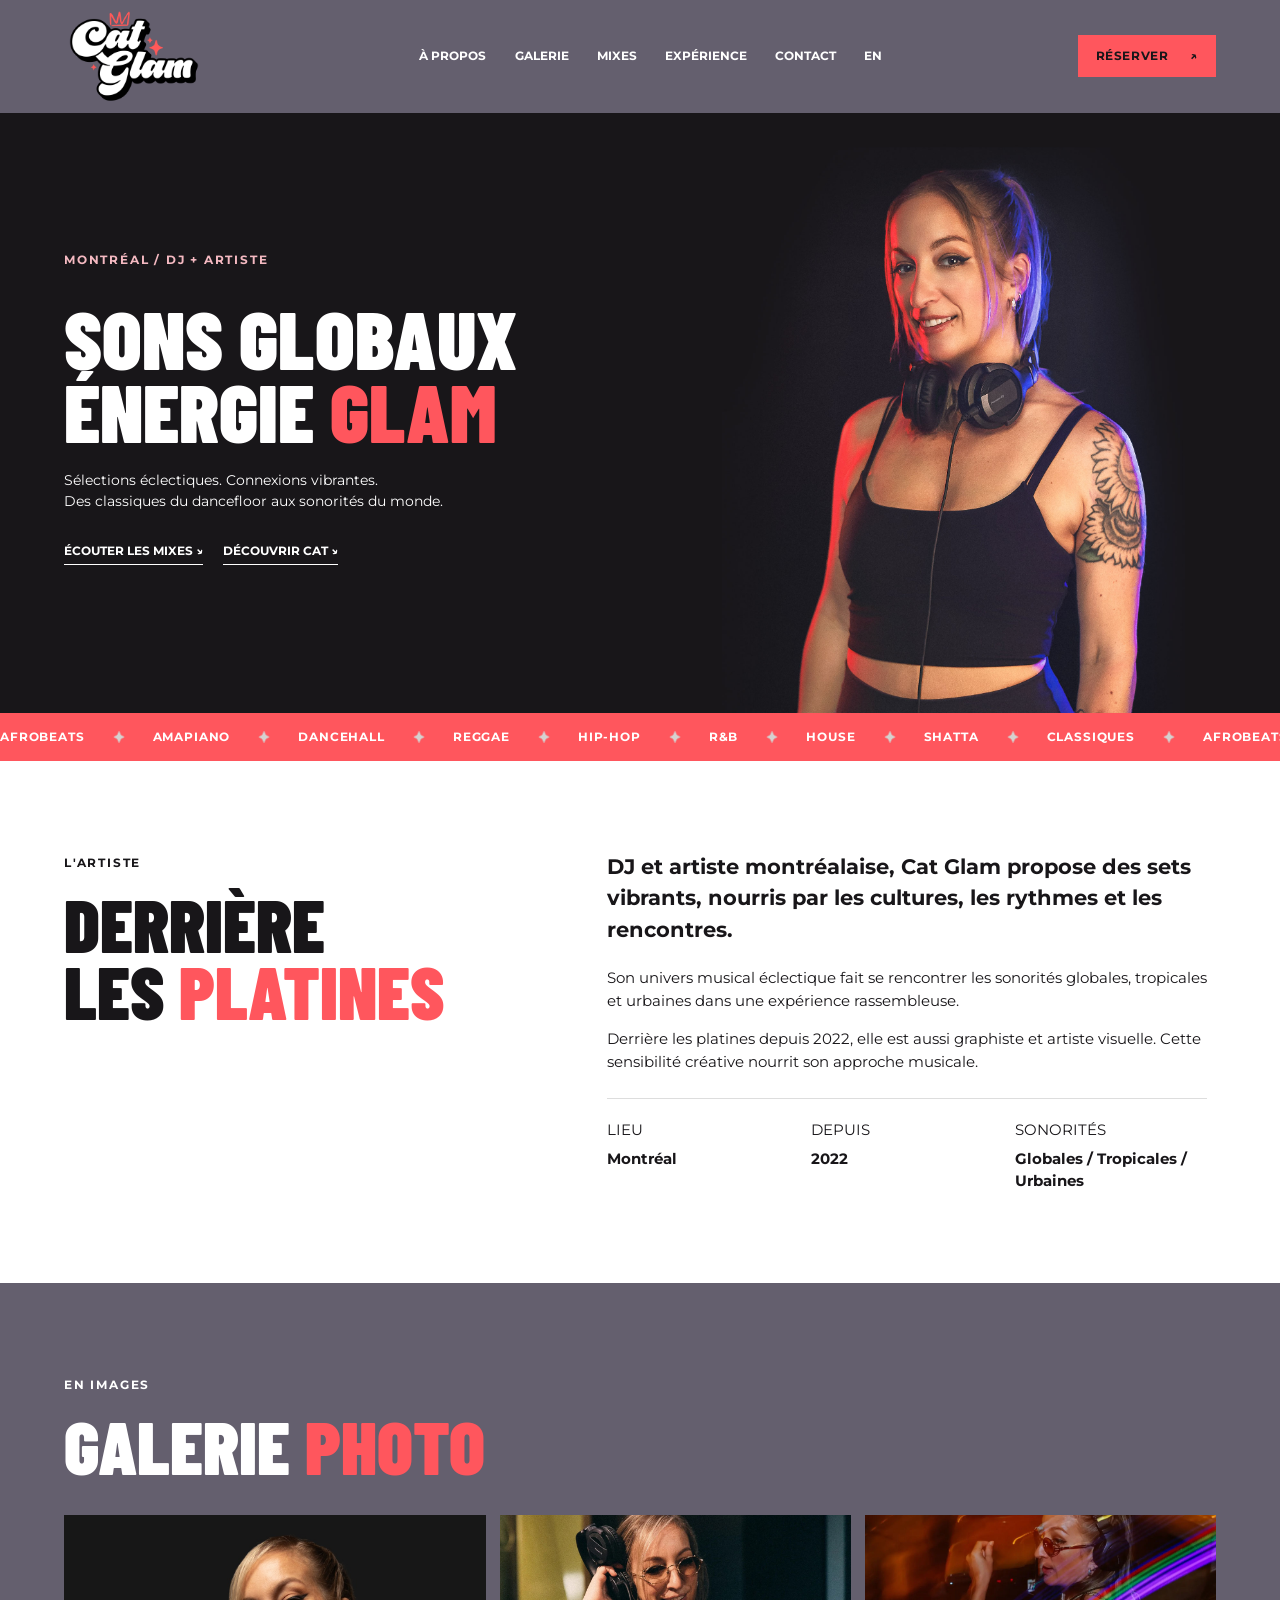
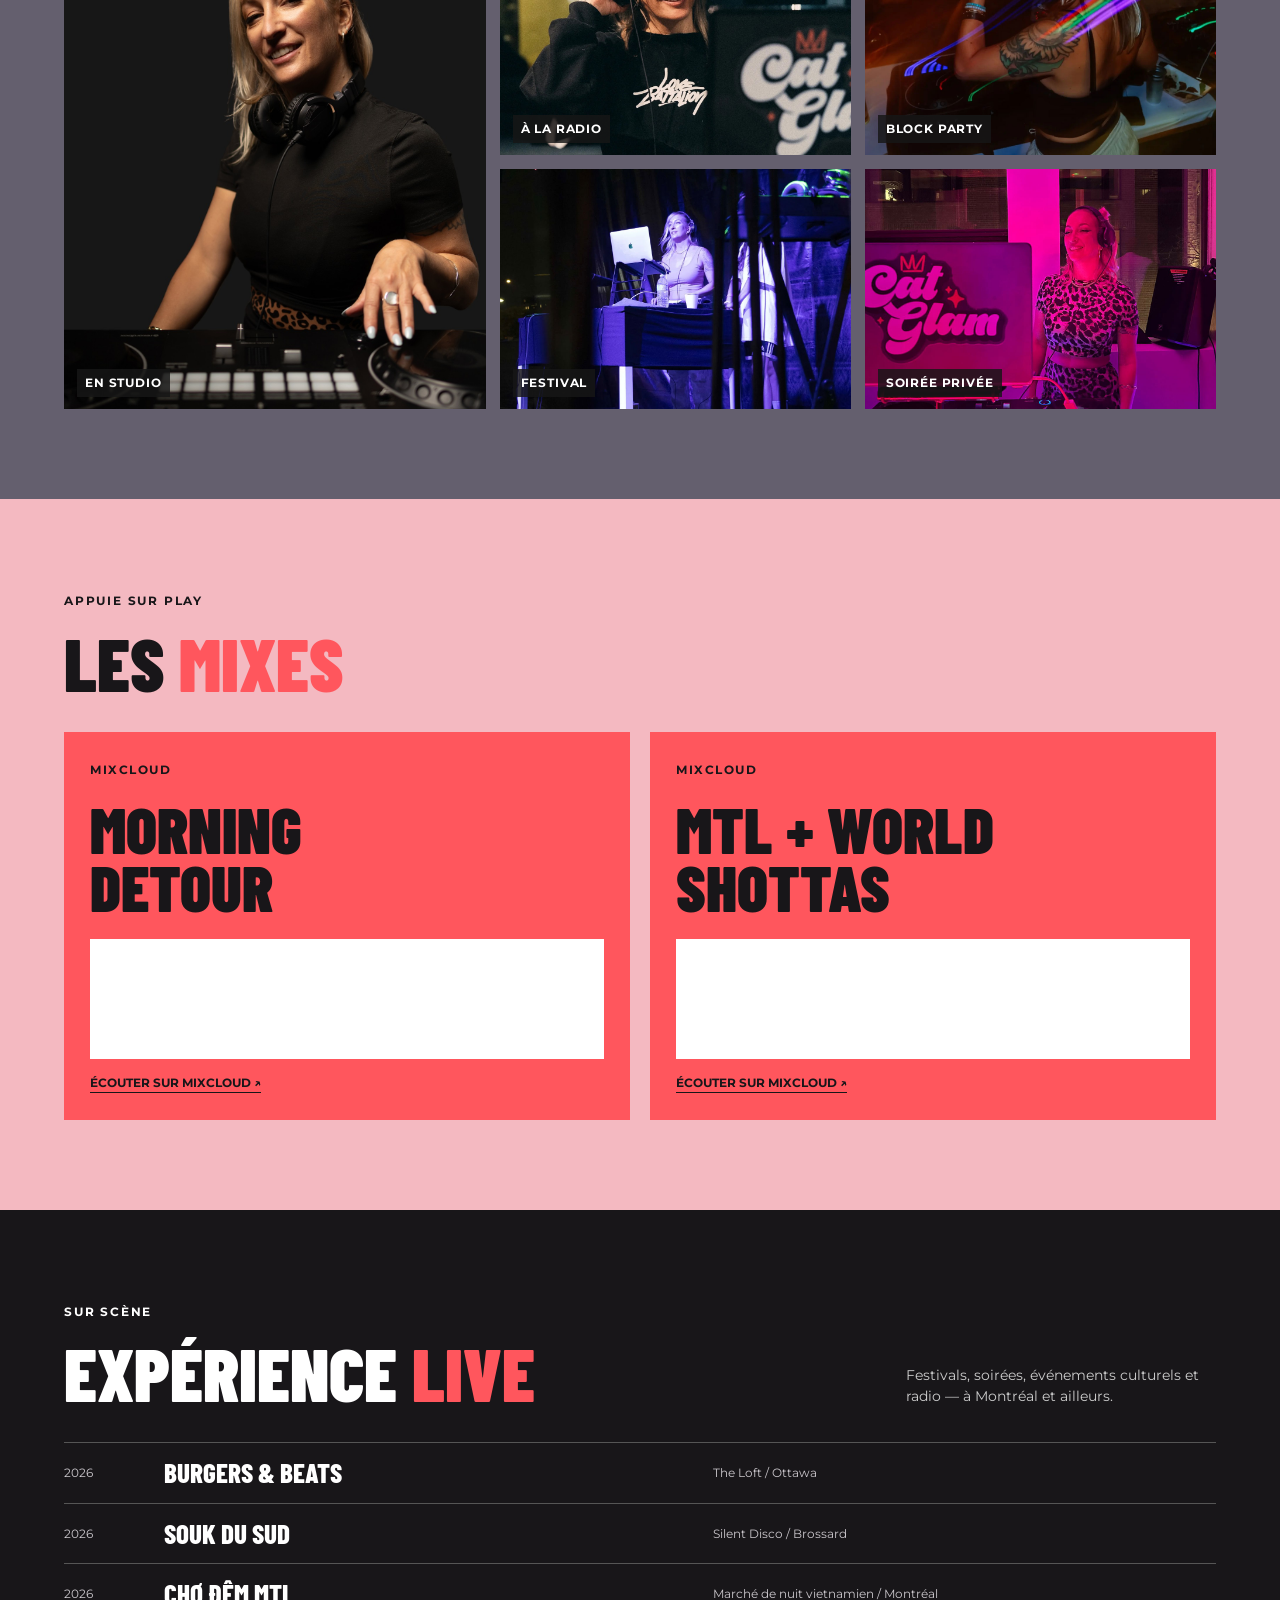
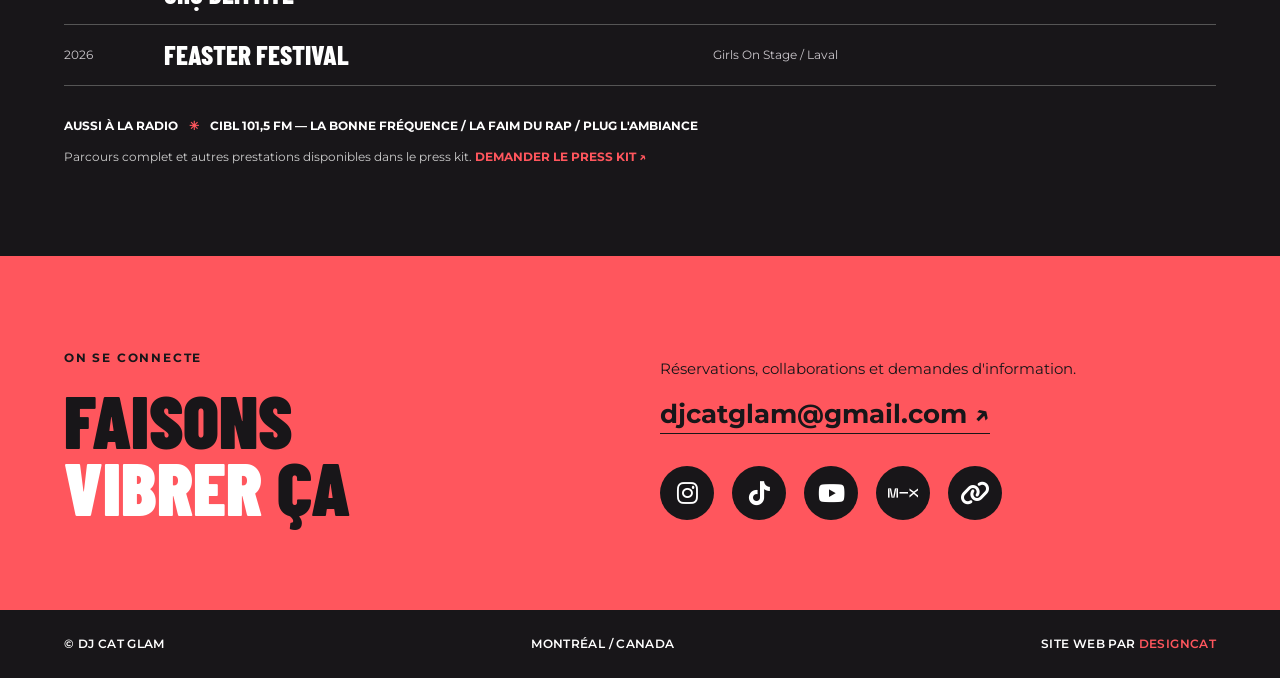
==== fr/index.html @ 3dfe23ed "fr" ====
<!doctype html>
<html lang="fr">
<head>
  <meta charset="utf-8">
  <meta name="viewport" content="width=device-width, initial-scale=1">
  <meta name="theme-color" content="#181619">
  <meta name="description" content="DJ Cat Glam — DJ et artiste montréalaise. Sonorités globales, tropicales et urbaines. Mixes, prestations et réservations.">
  <title>DJ Cat Glam — DJ et artiste montréalaise</title>
  <link rel="icon" type="image/png" href="../images/favicon.png">
  <link rel="alternate" hreflang="en" href="../">
  <link rel="alternate" hreflang="fr" href="./">
  <link rel="preconnect" href="https://fonts.googleapis.com">
  <link rel="preconnect" href="https://fonts.gstatic.com" crossorigin>
  <link href="https://fonts.googleapis.com/css2?family=Barlow+Condensed:wght@600;700;800;900&family=Montserrat:wght@400;500;600;700&display=swap" rel="stylesheet">
  <link rel="stylesheet" href="https://cdnjs.cloudflare.com/ajax/libs/font-awesome/6.7.2/css/all.min.css">
  <link rel="stylesheet" href="../style.css">
</head>
<body>
  <header class="header">
    <a href="#home" class="brand" aria-label="Cat Glam — accueil"><img src="../images/catglam-logo.png" alt="Cat Glam" width="1560" height="1080"></a>
    <nav aria-label="Navigation principale">
      <a href="#about">À PROPOS</a>
      <a href="#gallery">GALERIE</a>
      <a href="#mixes">MIXES</a>
      <a href="#experience">EXPÉRIENCE</a>
      <a href="#contact">CONTACT</a>
      <a href="../" aria-label="English version" lang="en">EN</a>
    </nav>
    <a class="nav-book" href="mailto:djcatglam@gmail.com?subject=R%C3%A9servation%20DJ">RÉSERVER <span aria-hidden="true">↗</span></a>
  </header>

  <main>
    <section id="home" class="hero" aria-labelledby="hero-title">
      <div class="hero-content wrap">
        <div class="hero-type">
          <div class="eyebrow">MONTRÉAL / DJ + ARTISTE</div>
          <h1 id="hero-title">SONS GLOBAUX<br>ÉNERGIE <em>GLAM</em></h1>
          <p>Sélections éclectiques. Connexions vibrantes.<br>Des classiques du dancefloor aux sonorités du monde.</p>
          <div class="hero-cta">
            <a class="text-link" href="#mixes">ÉCOUTER LES MIXES <span aria-hidden="true">↘</span></a>
            <a class="text-link" href="#about">DÉCOUVRIR CAT <span aria-hidden="true">↘</span></a>
          </div>
        </div>
        <div class="portrait-stage">
          <img src="../images/catglam-hero.jpg" alt="Portrait de DJ Cat Glam" width="1440" height="1760" fetchpriority="high">
        </div>
      </div>
    </section>

    <div class="marquee" aria-label="Genres musicaux : Afrobeats, Amapiano, Dancehall, Reggae, Hip-Hop, R&B, House, Shatta et classiques">
      <div class="marquee-track" aria-hidden="true">
        <div class="marquee-group">
          <span>AFROBEATS</span><img src="../images/star.png" alt="" class="star"><span>AMAPIANO</span><img src="../images/star.png" alt="" class="star"><span>DANCEHALL</span><img src="../images/star.png" alt="" class="star"><span>REGGAE</span><img src="../images/star.png" alt="" class="star"><span>HIP-HOP</span><img src="../images/star.png" alt="" class="star"><span>R&amp;B</span><img src="../images/star.png" alt="" class="star"><span>HOUSE</span><img src="../images/star.png" alt="" class="star"><span>SHATTA</span><img src="../images/star.png" alt="" class="star"><span>CLASSIQUES</span><img src="../images/star.png" alt="" class="star">
        </div>
        <div class="marquee-group">
          <span>AFROBEATS</span><img src="../images/star.png" alt="" class="star"><span>AMAPIANO</span><img src="../images/star.png" alt="" class="star"><span>DANCEHALL</span><img src="../images/star.png" alt="" class="star"><span>REGGAE</span><img src="../images/star.png" alt="" class="star"><span>HIP-HOP</span><img src="../images/star.png" alt="" class="star"><span>R&amp;B</span><img src="../images/star.png" alt="" class="star"><span>HOUSE</span><img src="../images/star.png" alt="" class="star"><span>SHATTA</span><img src="../images/star.png" alt="" class="star"><span>CLASSIQUES</span><img src="../images/star.png" alt="" class="star">
        </div>
      </div>
    </div>

    <section id="about" class="about section-pad">
      <div class="wrap about-grid">
        <div class="section-heading"><span class="eyebrow">L'ARTISTE</span><h2>DERRIÈRE<br>LES <em>PLATINES</em></h2></div>
        <div class="about-copy">
          <p class="lead">DJ et artiste montréalaise, Cat Glam propose des sets vibrants, nourris par les cultures, les rythmes et les rencontres.</p>
          <p>Son univers musical éclectique fait se rencontrer les sonorités globales, tropicales et urbaines dans une expérience rassembleuse.</p>
          <p>Derrière les platines depuis 2022, elle est aussi graphiste et artiste visuelle. Cette sensibilité créative nourrit son approche musicale.</p>
          <div class="facts">
            <div>LIEU<strong>Montréal</strong></div>
            <div>DEPUIS<strong>2022</strong></div>
            <div>SONORITÉS<strong>Globales / Tropicales / Urbaines</strong></div>
          </div>
        </div>
      </div>
    </section>

    <section id="gallery" class="gallery section-pad" aria-labelledby="gallery-heading">
      <div class="wrap">
        <div class="section-top"><div><span class="eyebrow">EN IMAGES</span><h2 id="gallery-heading">GALERIE <em>PHOTO</em></h2></div></div>
        <div class="gallery-grid">
          <a class="gallery-item gallery-feature" href="../images/studio-dj.jpg" target="_blank" rel="noopener" aria-label="Voir le portrait studio"><img src="../images/studio-dj.jpg" alt="Portrait studio de DJ Cat Glam" loading="lazy"><span>EN STUDIO</span></a>
          <a class="gallery-item" href="../images/press-2.jpg" target="_blank" rel="noopener" aria-label="Voir la photo radio"><img src="../images/press-2.jpg" alt="DJ Cat Glam en radio" loading="lazy"><span>À LA RADIO</span></a>
          <a class="gallery-item" href="../images/press-1.jpg" target="_blank" rel="noopener" aria-label="Voir la photo de soirée"><img src="../images/press-1.jpg" alt="DJ Cat Glam à Da Brown Get Down" loading="lazy"><span>BLOCK PARTY</span></a>
          <a class="gallery-item" href="../images/press-3.jpg" target="_blank" rel="noopener" aria-label="Voir la photo du festival"><img src="../images/press-3.jpg" alt="DJ Cat Glam au Festi-Gourmet" loading="lazy"><span>FESTIVAL</span></a>
          <a class="gallery-item" href="../images/press-4.jpg" target="_blank" rel="noopener" aria-label="Voir la photo de soirée privée"><img src="../images/press-4.jpg" alt="DJ Cat Glam à Lover's Land" loading="lazy"><span>SOIRÉE PRIVÉE</span></a>
        </div>
      </div>
    </section>

    <section id="mixes" class="mixes section-pad">
      <div class="wrap">
        <div class="section-top"><div><span class="eyebrow">APPUIE SUR PLAY</span><h2>LES <em>MIXES</em></h2></div></div>
        <div class="mix-grid">
          <article class="mix-card">
            <span class="mix-number">MIXCLOUD</span><h3>MORNING<br>DETOUR</h3>
            <iframe title="Morning Detour Mixtape sur Mixcloud" loading="lazy" width="100%" height="120" src="https://www.mixcloud.com/widget/iframe/?hide_cover=1&amp;light=1&amp;feed=%2Fdjcatglam%2Fmorning-detour-mixtape%2F" allow="encrypted-media; fullscreen"></iframe>
            <a href="https://www.mixcloud.com/djcatglam/morning-detour-mixtape/" target="_blank" rel="noopener noreferrer">ÉCOUTER SUR MIXCLOUD ↗</a>
          </article>
          <article class="mix-card">
            <span class="mix-number">MIXCLOUD</span><h3>MTL + WORLD<br>SHOTTAS</h3>
            <iframe title="MTL World Shottas sur Mixcloud" loading="lazy" width="100%" height="120" src="https://www.mixcloud.com/widget/iframe/?hide_cover=1&amp;light=1&amp;feed=%2Fdjcatglam%2Fmtl-world-shottas%2F" allow="encrypted-media; fullscreen"></iframe>
            <a href="https://www.mixcloud.com/djcatglam/mtl-world-shottas/" target="_blank" rel="noopener noreferrer">ÉCOUTER SUR MIXCLOUD ↗</a>
          </article>
        </div>
      </div>
    </section>

    <section id="experience" class="experience section-pad">
      <div class="wrap">
        <div class="section-top"><div><span class="eyebrow">SUR SCÈNE</span><h2>EXPÉRIENCE <em>LIVE</em></h2></div><p>Festivals, soirées, événements culturels et radio — à Montréal et ailleurs.</p></div>
        <div class="gig-list">
          <div class="gig"><span>2026</span><strong>BURGERS &amp; BEATS</strong><span>The Loft / Ottawa</span></div>
          <div class="gig"><span>2026</span><strong>SOUK DU SUD</strong><span>Silent Disco / Brossard</span></div>
          <div class="gig"><span>2026</span><strong>CHỢ ĐÊM MTL</strong><span>Marché de nuit vietnamien / Montréal</span></div>
          <div class="gig"><span>2026</span><strong>FEASTER FESTIVAL</strong><span>Girls On Stage / Laval</span></div>
        </div>
        <p class="radio-note">AUSSI À LA RADIO <span>✳</span> CIBL 101,5 FM — LA BONNE FRÉQUENCE / LA FAIM DU RAP / PLUG L'AMBIANCE</p>
        <p class="press-note">Parcours complet et autres prestations disponibles dans le press kit. <a href="mailto:djcatglam@gmail.com?subject=Press%20kit%20DJ%20Cat%20Glam">DEMANDER LE PRESS KIT ↗</a></p>
      </div>
    </section>

    <section id="contact" class="contact section-pad">
      <div class="wrap contact-grid">
        <div><span class="eyebrow">ON SE CONNECTE</span><h2>FAISONS<br><em>VIBRER</em> ÇA</h2></div>
        <div class="contact-detail">
          <p>Réservations, collaborations et demandes d'information.</p>
          <a class="mail" href="mailto:djcatglam@gmail.com">djcatglam@gmail.com ↗</a>
          <div class="socials" aria-label="Réseaux sociaux">
            <a href="https://www.instagram.com/djcatglam/" target="_blank" rel="noopener noreferrer" aria-label="Instagram"><i class="fa-brands fa-instagram" aria-hidden="true"></i></a>
            <a href="https://www.tiktok.com/@djcatglam" target="_blank" rel="noopener noreferrer" aria-label="TikTok"><i class="fa-brands fa-tiktok" aria-hidden="true"></i></a>
            <a href="https://www.youtube.com/@djcatglam" target="_blank" rel="noopener noreferrer" aria-label="YouTube"><i class="fa-brands fa-youtube" aria-hidden="true"></i></a>
            <a href="https://www.mixcloud.com/djcatglam/" target="_blank" rel="noopener noreferrer" aria-label="Mixcloud"><i class="fa-brands fa-mixcloud" aria-hidden="true"></i></a>
            <a href="https://linktr.ee/djcatglam" target="_blank" rel="noopener noreferrer" aria-label="Linktree"><i class="fa-solid fa-link" aria-hidden="true"></i></a>
          </div>
        </div>
      </div>
    </section>
  </main>
  <footer><div class="wrap footer"><span>© DJ CAT GLAM</span><span>MONTRÉAL / CANADA</span><span>SITE WEB PAR <a href="https://designcat.ca" target="_blank" rel="noopener noreferrer">DESIGNCAT</a></span></div></footer>
</body>
</html>
---- style.css ----
:root {
  --coral: #ff565d;
  --pink: #f4b9c1;
  --paper: #d5d1cf;
  --white: #fff;
  --ink: #181619;
  --mauve: #645f6e;
}
* { box-sizing:border-box; }
html { scroll-behavior:smooth; scroll-padding-top:25px; }
body { margin:0; background:var(--paper); color:var(--ink); font:400 15px/1.5 Montserrat,Arial,sans-serif; overflow-x:hidden; }
a { color:inherit; text-decoration:none; }
a:hover { opacity:.8; }
a:focus-visible { outline:3px solid var(--coral); outline-offset:4px; }
img { display:block; max-width:100%; }
h1,h2,h3,p { margin:0; }
h1,h2,h3 { font-family:'Barlow Condensed',Impact,sans-serif; font-weight:900; line-height:90%; }
em { color:var(--coral); font-style:normal; }
.wrap { width:min(1260px,90%); margin-inline:auto; }
.section-pad { padding:90px 0; }
.eyebrow { font-size:12px; font-weight:700; letter-spacing:0.15em; }

/* Header */
.header { min-height:88px; display:grid; grid-template-columns:160px 1fr auto; align-items:center; gap:22px; padding:8px 5%; background:var(--mauve); color:white; }
.brand { display:block; width:140px; }
.brand img { width:100%; height:auto; }
.header nav { display:flex; align-items:center; justify-content:center; gap:clamp(14px,2.2vw,32px); font-size:12px; font-weight:700; }
.nav-book,.button { display:inline-flex; align-items:center; justify-content:space-between; gap:22px; padding:12px 18px; font-size:12px; font-weight:700; letter-spacing:0.05em; }
.nav-book { background:var(--coral); color:var(--ink); font-weight:700;}
.text-link { padding-bottom:4px; border-bottom:1px solid; font-size:12px; font-weight:700; white-space:nowrap; }

/* Hero */
.hero { background: var(--ink); color: var(--white); position: relative; overflow: hidden; }
.hero-content { display:grid; grid-template-columns:minmax(0,1.2fr) minmax(0,.8fr); align-items:center; gap:12px; min-height:580px; }
.hero-type { position:relative; z-index:2; padding:60px 0 70px; }
.hero .eyebrow { color:var(--pink); }
.hero h1 { font-size:clamp(4rem,6.4vw,7.3rem); white-space:nowrap; margin:32px 0 22px; }
.hero-type>p { max-width:430px; font-size:14px; line-height:1.5; }
.hero-cta { display:flex; flex-wrap:wrap; align-items:center; gap:20px; margin-top:30px; }
.portrait-stage { position:relative; align-self:stretch; min-height:600px; }
.portrait-stage img { position:absolute; height:99%; width:auto; max-width:none; bottom:0; right:0; object-fit:contain; object-position:bottom; }

/* Straight, infinite marquee */
.marquee { width:100%; overflow:hidden; background:var(--coral); color:var(--white); padding:15px 0; transform:none; margin:0; }
.marquee-track { display:flex; width:max-content; animation:marquee-scroll 36s linear infinite; }
.marquee-group { display:flex; flex:0 0 auto; align-items:center; gap:28px; padding-right:28px; white-space:nowrap; font-size:12px; font-weight:700; letter-spacing:.07em; }
@keyframes marquee-scroll { from { transform:translateX(0); } to { transform:translateX(-50%); } }
@media (prefers-reduced-motion:reduce) { html { scroll-behavior:auto; } .marquee-track { animation:none; } }
.star { position: static; width: 12px; height: 12px; object-fit: contain; flex-shrink: 0; pointer-events: none; }

/* About */
.about { background:#fff; }
.about-grid { display:grid; grid-template-columns:.85fr 1.15fr; gap:8%; }
.section-heading h2,.section-top h2,.contact h2 { font-size:clamp(3.5rem,5.8vw,6rem); margin-top:18px; }
.about-copy { max-width:600px; }
.about-copy p { margin-bottom:16px; }
.about-copy .lead { font-size:21px; font-weight:700; line-height:1.5; margin-bottom:22px; }
.facts { display:grid; grid-template-columns:repeat(3,minmax(0,1fr)); gap:13px; border-top:1px solid #ddd; margin-top:25px; padding-top:20px; }
.facts strong { display:block; margin-top:6px; }

/* Shared section intro */
.section-top { display:flex; align-items:end; justify-content:space-between; gap:30px; margin-bottom:35px; }
.section-top>p { max-width:310px; font-size:14px; }

/* Photo gallery */
.gallery { background:var(--mauve); color:white; }
.gallery-grid { display:grid; grid-template-columns:1.2fr 1fr 1fr; grid-auto-rows:240px; gap:14px; }
.gallery-item { position:relative; display:block; overflow:hidden; background:#29242c; color:white; }
.gallery-feature { grid-row:span 2; }
.gallery-item img { width:100%; height:100%; object-fit:cover; transition:transform .35s ease; }
.gallery-item:hover img { transform:scale(1.035); }
.gallery-item span { position:absolute; left:13px; bottom:12px; padding:5px 8px; background:rgba(23,23,23,.82); font-size:12px; font-weight:700; letter-spacing:.07em; }

/* Mixcloud */
.mixes { background:var(--pink); }
.mix-grid { display:grid; grid-template-columns:repeat(2,minmax(0,1fr)); gap:20px; }
.mix-card { min-width:0; background:var(--coral); padding:26px; }
.mix-number { font-size:12px; font-weight:700; letter-spacing:.13em; }
.mix-card h3 { font-size:clamp(3.4rem,5vw,5.5rem); margin:20px 0 24px; }
.mix-card iframe { border:0; width:100%; display:block; background:white; }
.mix-card>a { display:inline-block; margin-top:15px; font-size:12px; font-weight:700; border-bottom:1px solid; }

/* Experience */
.experience { background:var(--ink); color:white; }
.experience .section-top>p { color:#ccc; }
.gig { display:grid; grid-template-columns:80px minmax(0,1fr) minmax(0,.95fr); gap:20px; align-items:center; padding:15px 0; border-top:1px solid #555; }
.gig:last-child { border-bottom:1px solid #555; }
.gig span { font-size:12px; color:#cbc7cc; }
.gig strong { font:800 27px/1.1 'Barlow Condensed',Impact,sans-serif; }
.radio-note { margin-top:30px; font-size:12px; font-weight:700; line-height:1.7; }
.radio-note span { color:var(--coral); margin:0 8px; }
.press-note { margin-top:12px; font-size:12px; color:#ccc; }
.press-note a { color:var(--coral); font-weight:700; }

/* Contact / socials */
.contact { background:var(--coral); }
.contact em { color:white; }
.contact-grid { display:grid; grid-template-columns:1fr 1fr; gap:40px; align-items:end; }
.contact-detail p { margin-bottom:14px; }
.mail { display:inline-block; font-size:clamp(16px,2vw,26px); font-weight:700; border-bottom:1px solid; overflow-wrap:anywhere; }
.socials {
  display: flex;
  gap: 18px;
  margin-top: 32px;
  flex-wrap: wrap;
}
.socials a {
  width: 54px;
  height: 54px;
  border-radius: 50%;
  background: var(--ink);
  color: var(--white);
  display: inline-flex;
  align-items: center;
  justify-content: center;
  font-size: 24px;
  line-height: 1;
  transition: all 0.2s ease;
}

footer { background:var(--ink); color:white; }
.footer { display:flex; justify-content:space-between; flex-wrap:wrap; gap:12px; padding:25px 0; font-size:12px; font-weight:600; letter-spacing:.03em; }
.footer a { color:var(--coral); }

@media(max-width:1050px) {
 .hero h1 { font-size:clamp(3.7rem,7vw,6rem); }
 .portrait-stage img { right:-15%; }
 .header { grid-template-columns:125px 1fr auto; }
}
@media(max-width:720px) {
 html { scroll-padding-top:18px; }
 body { font-size:14px; }
 .wrap { width:90%; }
 .section-pad { padding:65px 0; }
 .header { display:flex; flex-wrap:wrap; min-height:0; gap:9px; padding:8px 5% 14px; }
 .brand { width:98px; }
 .header nav { order:3; width:100%; justify-content:space-between; gap:6px; font-size:11px; }
 .nav-book { margin-left:auto; padding:9px 11px; font-size:11px; }
 .hero-content { display:flex; flex-direction:column; min-height:0; gap:0; align-items:stretch; }
 .hero-type { padding:44px 0 0; }
 .hero h1 { font-size:clamp(3.15rem,12vw,5.1rem); white-space:normal; margin:22px 0 16px; }
 .hero-type>p { font-size:14px; }
 .hero-cta { margin-top:23px; gap:16px; }
 .portrait-stage { align-self:auto; min-height:0; height:350px; margin-top:8px; }
 .portrait-stage img { height:100%; width:auto; max-width:100%; bottom:0; right:auto; left:50%; transform:translateX(-50%); object-fit:contain; }
 .marquee { padding:12px 0; }
 .marquee-group { gap:20px; padding-right:20px; font-size:12px; }
 .about-grid,.contact-grid,.mix-grid { grid-template-columns:1fr; gap:22px; }
 .section-heading h2,.section-top h2,.contact h2 { font-size:clamp(3.3rem,11vw,5rem); }
 .about-copy .lead { font-size:17px; }
 .facts { gap:10px; }
 .section-top { display:block; }
 .section-top>p { margin-top:15px; }
 .gallery-grid { grid-template-columns:repeat(2,minmax(0,1fr)); grid-auto-rows:auto; gap:9px; }
 .gallery-item { aspect-ratio:1 / 1; }
 .gallery-feature { grid-column:1 / -1; grid-row:auto; height:auto; aspect-ratio:3 / 4; }
 .gallery-feature img { object-fit:contain; object-position:center; background:#171717; }
 .gallery-item span { font-size:11px; left:8px; bottom:8px; }
 .mix-card { padding:22px; }
 .mix-card h3 { font-size:4rem; }
 .gig { grid-template-columns:65px 1fr; gap:7px 12px; }
 .gig span:last-child { grid-column:2; }
 .gig strong { font-size:24px; }
 .socials { gap:25px; }
 .footer { font-size:11px; }
}
@media(max-width:390px) {
 .header nav { font-size:10px; }
 .hero h1 { font-size:11.2vw; }
 .hero-cta { gap:12px; }
 .button,.text-link { font-size:10px; }
 .portrait-stage { height:315px; }
}
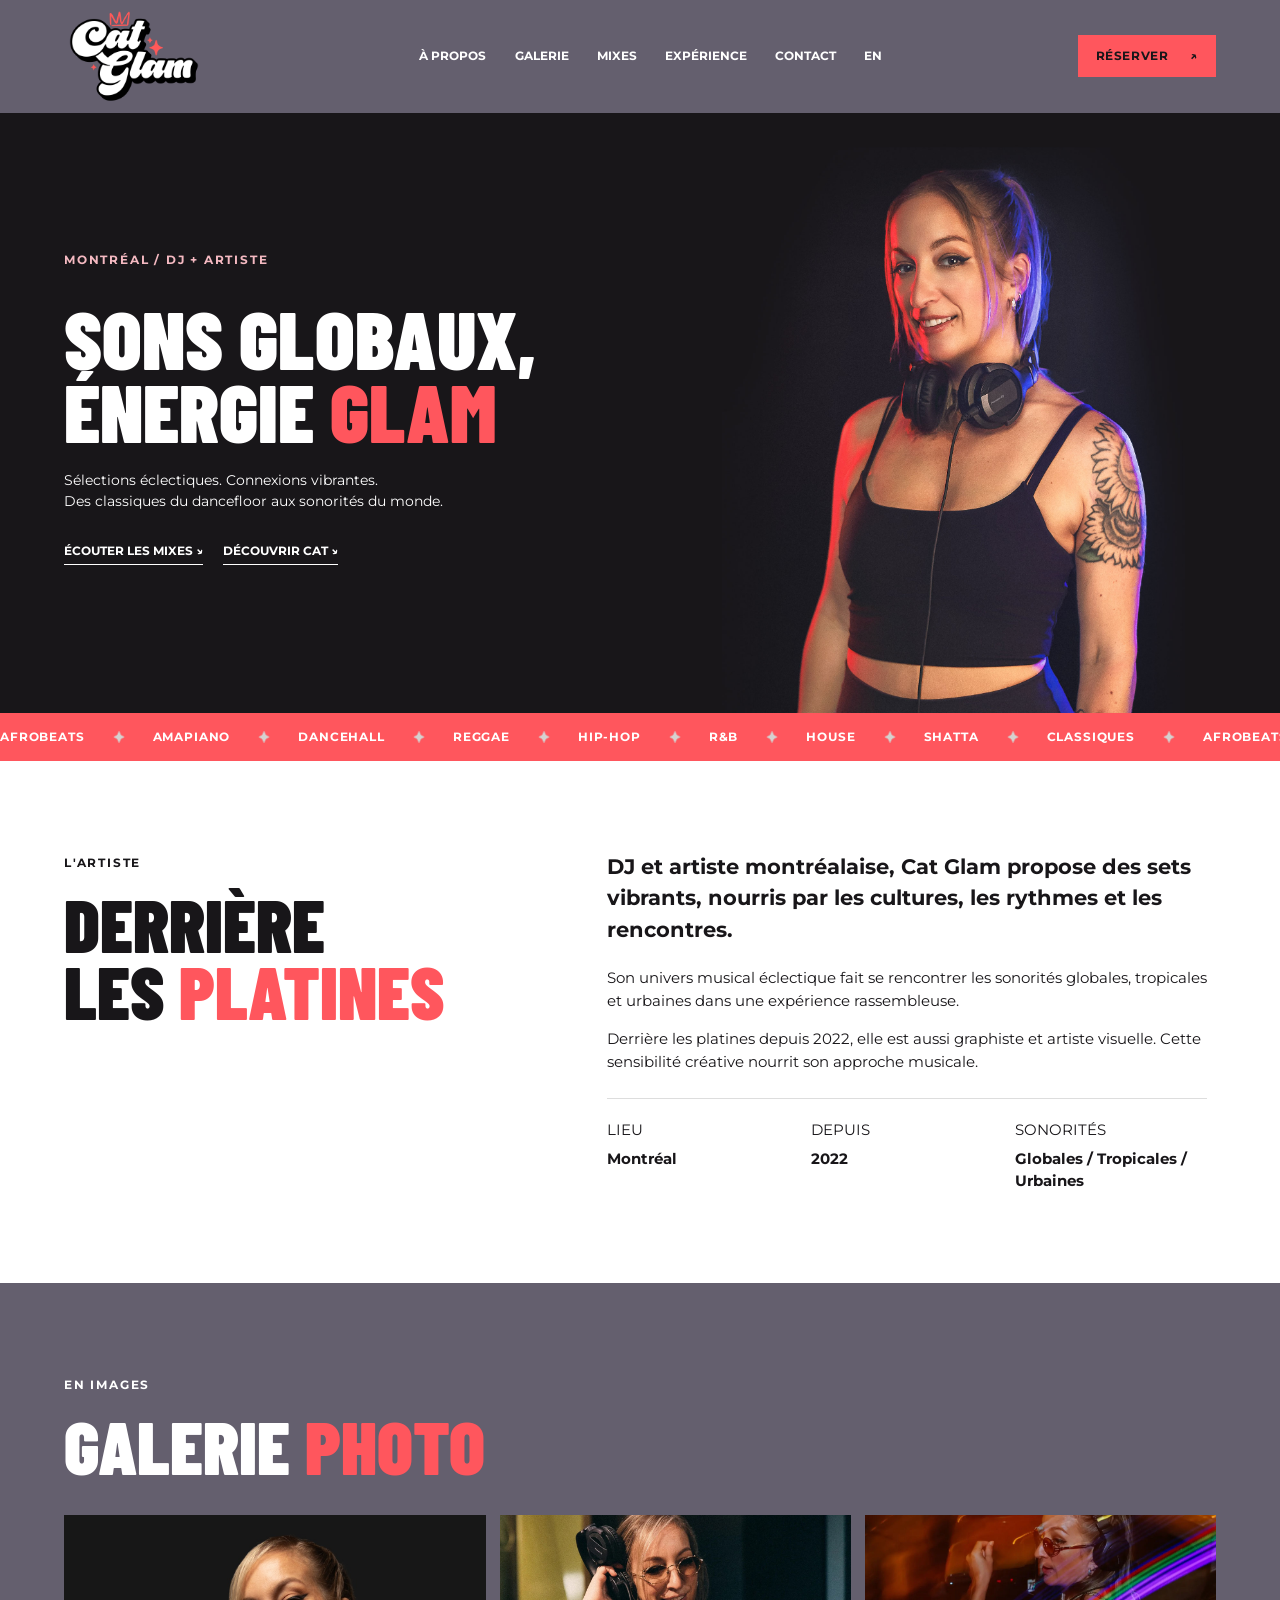
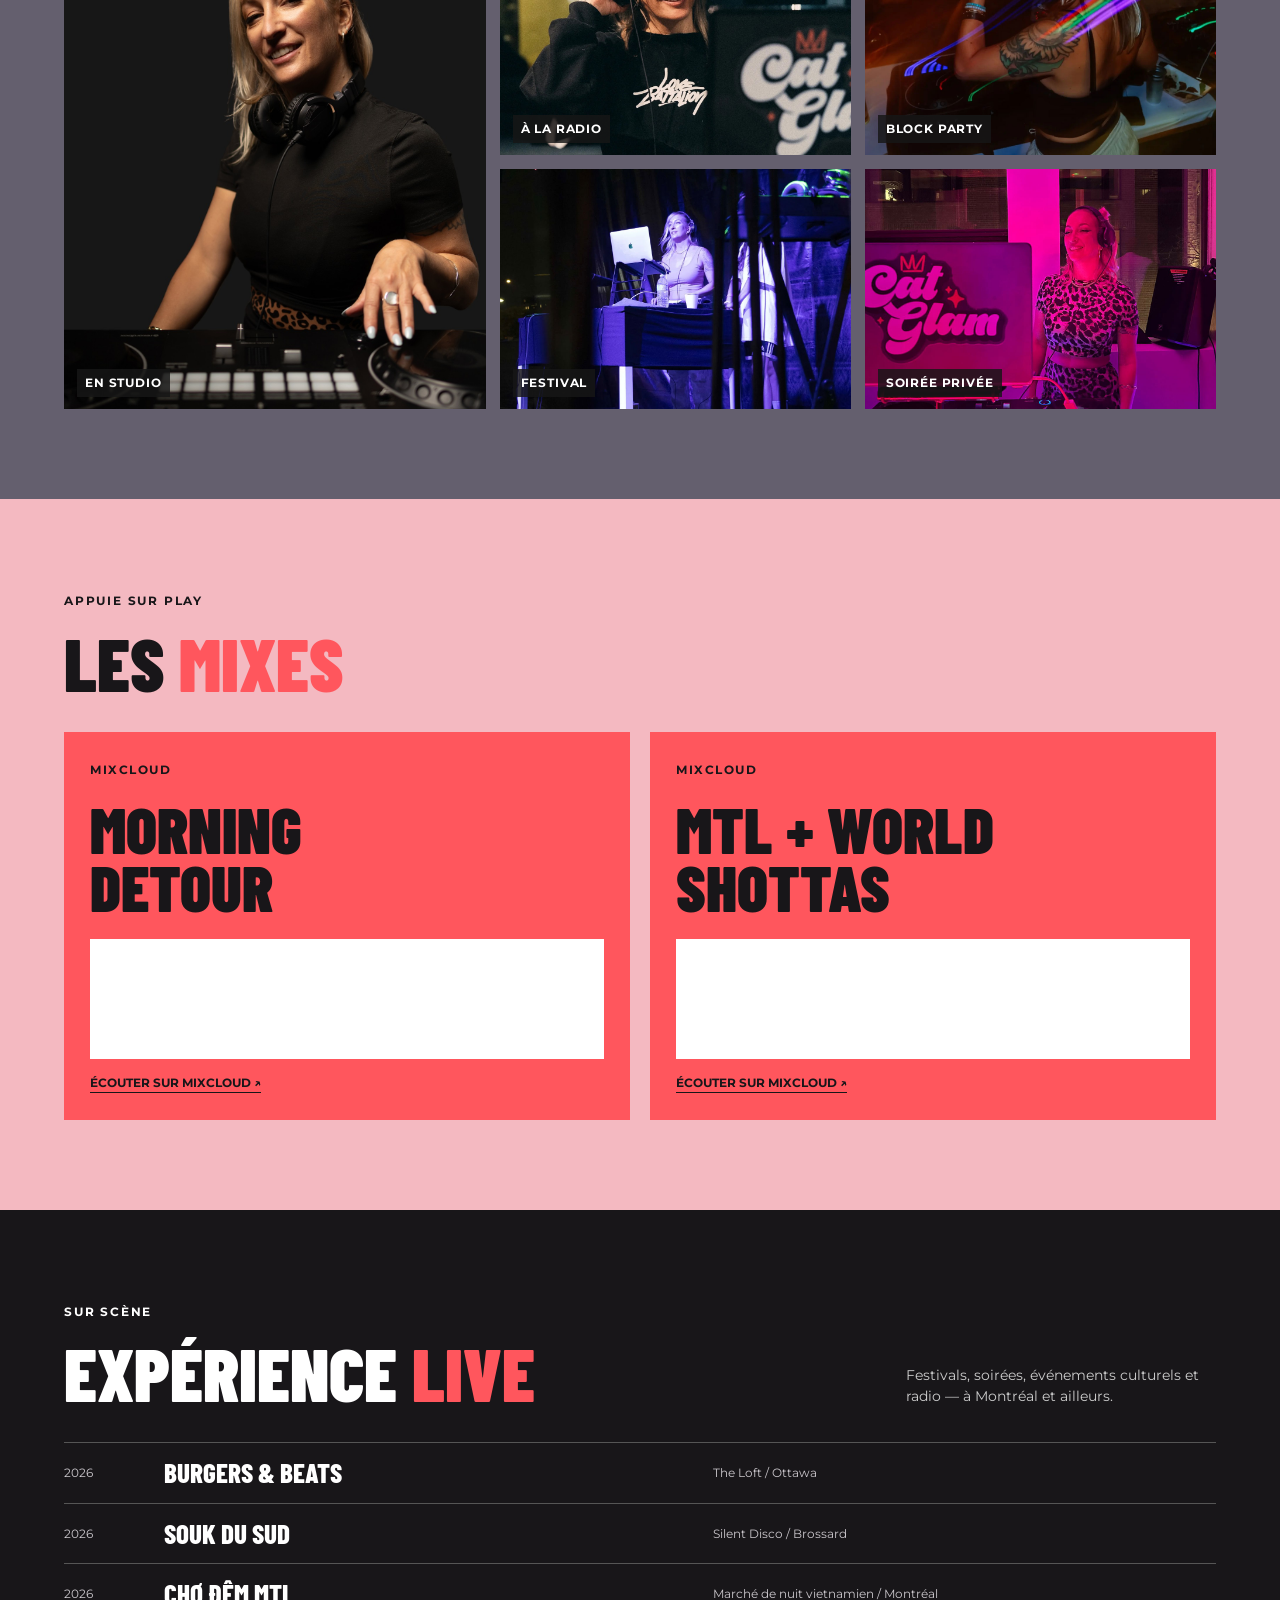
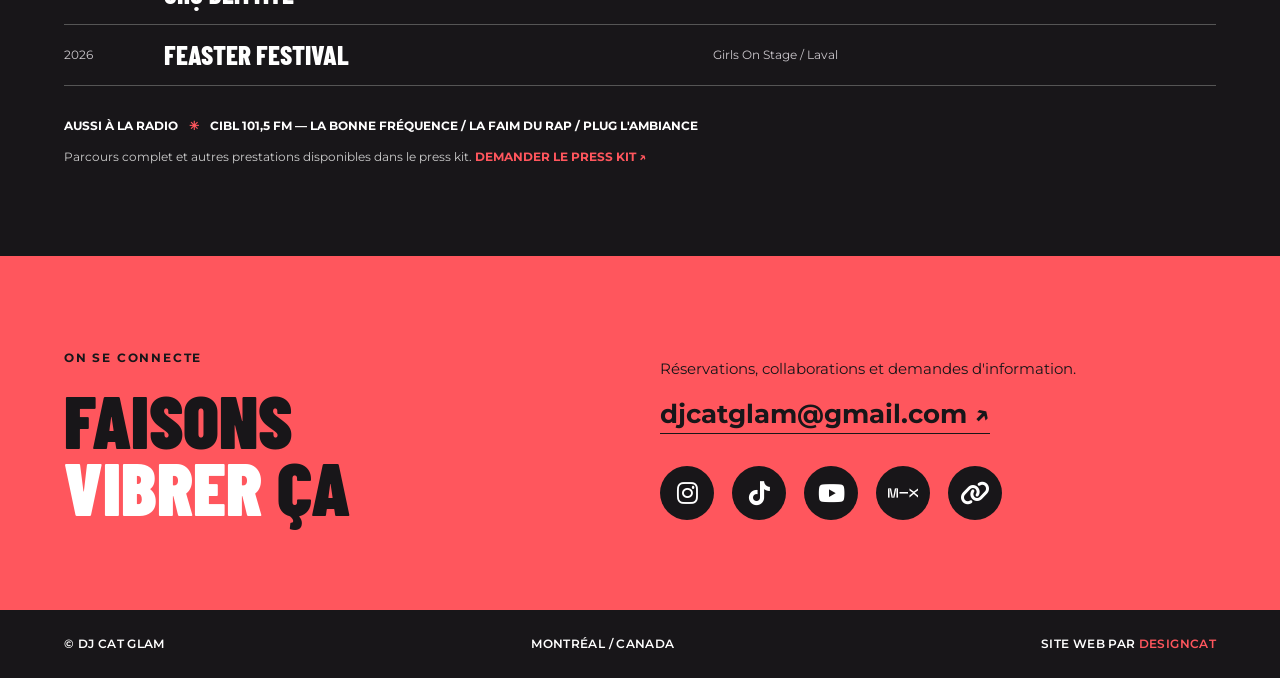
==== commit 6b74ff46: "fr" ====
--- a/fr/index.html
+++ b/fr/index.html
@@ -34,7 +34,7 @@
       <div class="hero-content wrap">
         <div class="hero-type">
           <div class="eyebrow">MONTRÉAL / DJ + ARTISTE</div>
-          <h1 id="hero-title">SONS GLOBAUX<br>ÉNERGIE <em>GLAM</em></h1>
+          <h1 id="hero-title">SONS GLOBAUX,<br>ÉNERGIE <em>GLAM</em></h1>
           <p>Sélections éclectiques. Connexions vibrantes.<br>Des classiques du dancefloor aux sonorités du monde.</p>
           <div class="hero-cta">
             <a class="text-link" href="#mixes">ÉCOUTER LES MIXES <span aria-hidden="true">↘</span></a>
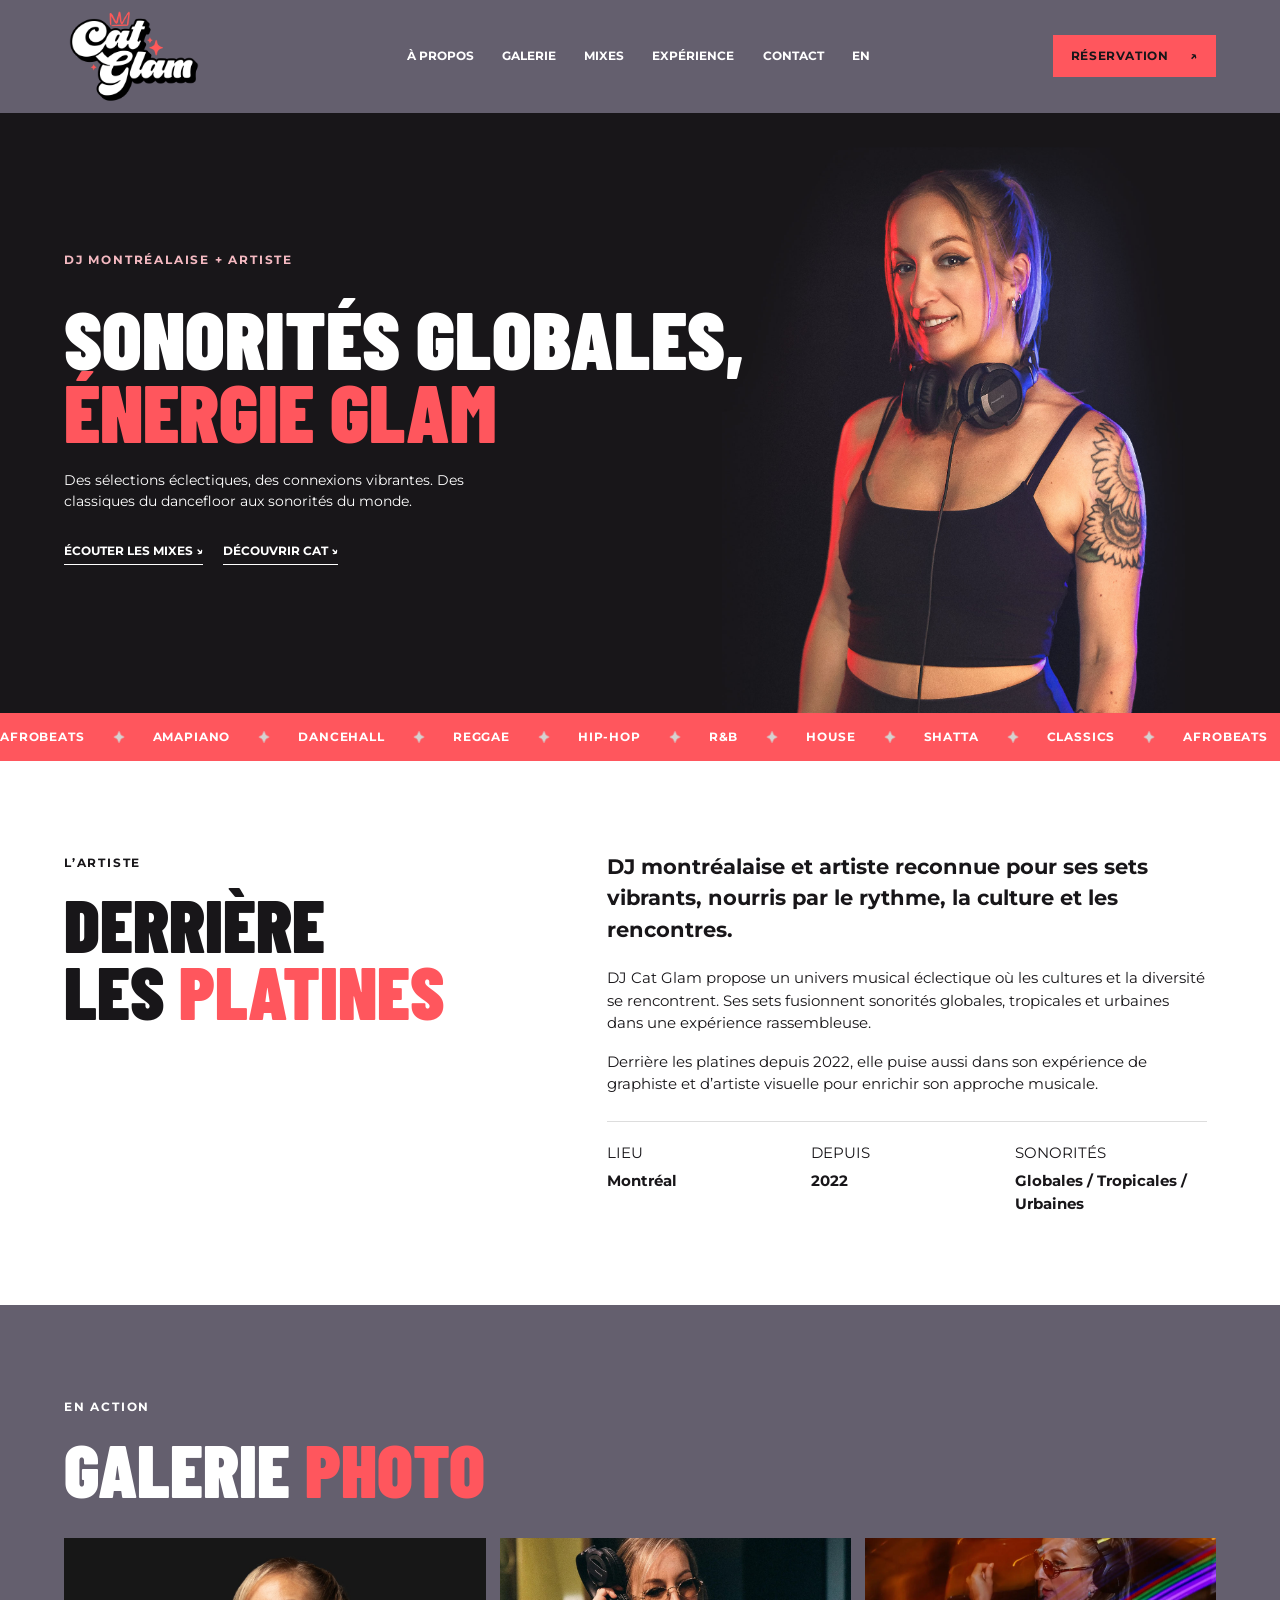
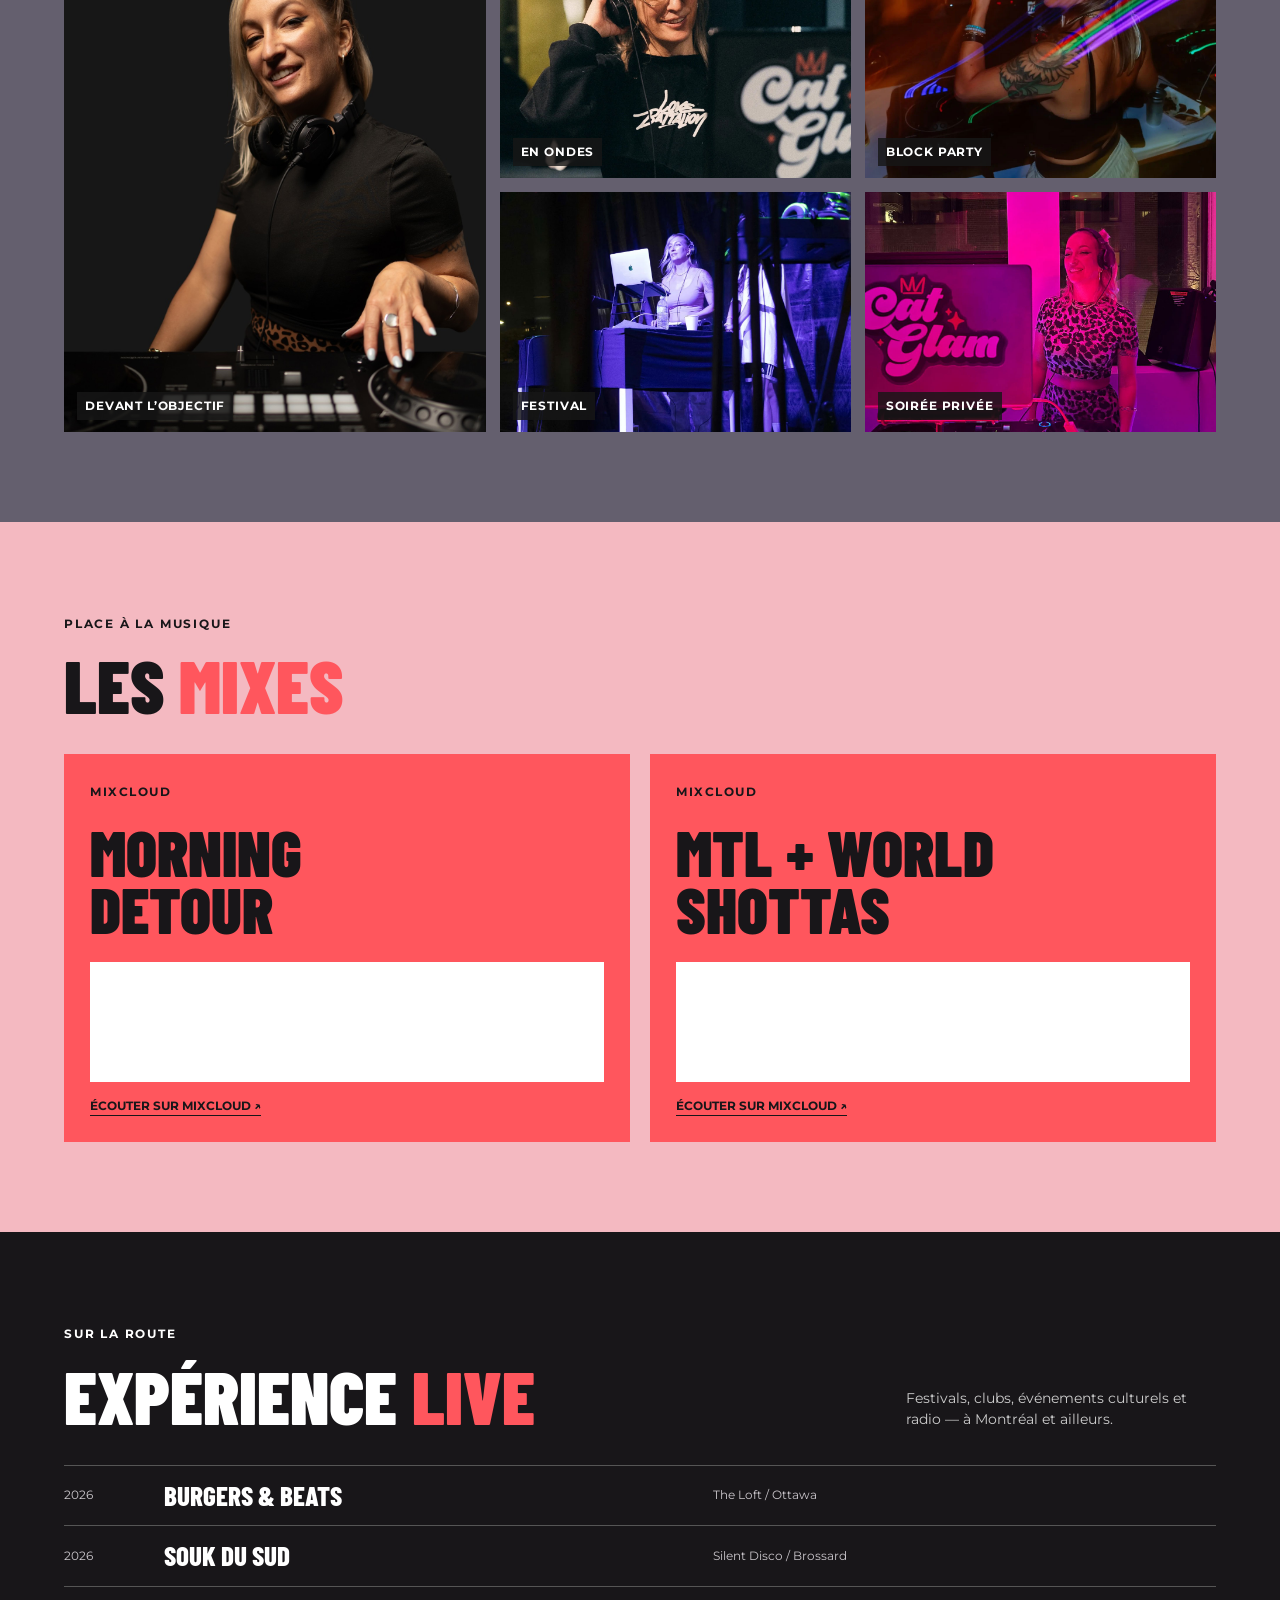
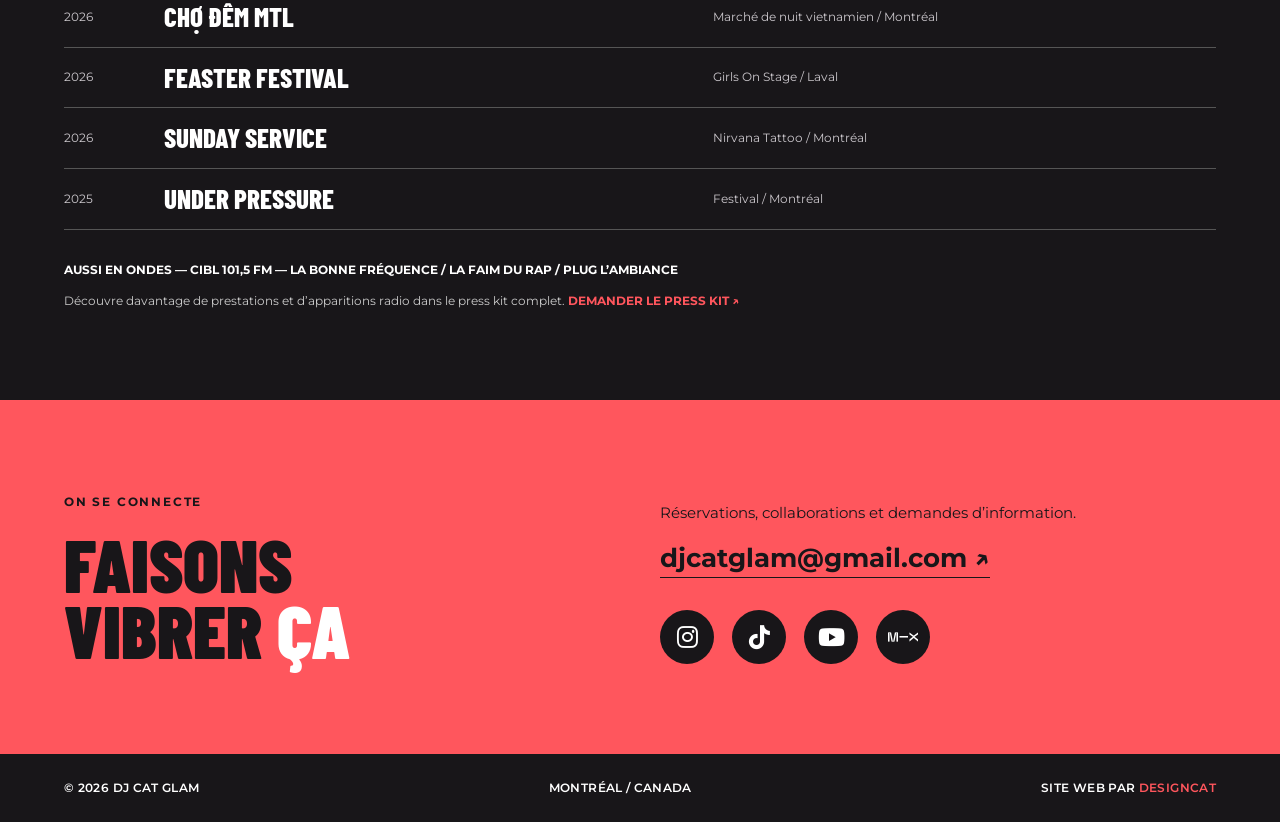
==== commit c0db4cdc: "rfg" ====
--- a/fr/index.html
+++ b/fr/index.html
@@ -1,141 +1,138 @@
 <!doctype html>
 <html lang="fr">
 <head>
-  <meta charset="utf-8">
-  <meta name="viewport" content="width=device-width, initial-scale=1">
-  <meta name="theme-color" content="#181619">
-  <meta name="description" content="DJ Cat Glam — DJ et artiste montréalaise. Sonorités globales, tropicales et urbaines. Mixes, prestations et réservations.">
-  <title>DJ Cat Glam — DJ et artiste montréalaise</title>
-  <link rel="icon" type="image/png" href="../images/favicon.png">
-  <link rel="alternate" hreflang="en" href="../">
-  <link rel="alternate" hreflang="fr" href="./">
-  <link rel="preconnect" href="https://fonts.googleapis.com">
-  <link rel="preconnect" href="https://fonts.gstatic.com" crossorigin>
-  <link href="https://fonts.googleapis.com/css2?family=Barlow+Condensed:wght@600;700;800;900&family=Montserrat:wght@400;500;600;700&display=swap" rel="stylesheet">
-  <link rel="stylesheet" href="https://cdnjs.cloudflare.com/ajax/libs/font-awesome/6.7.2/css/all.min.css">
-  <link rel="stylesheet" href="../style.css">
+<meta charset="utf-8"/>
+<meta content="width=device-width, initial-scale=1" name="viewport"/>
+<meta content="#f4f0e9" name="theme-color"/>
+<meta content="DJ Cat Glam — DJ et artiste montréalaise. Sonorités globales, tropicales et urbaines. Mixes, prestations et réservations." name="description"/>
+<link href="../images/favicon.png" rel="icon" type="image/png"/><title>DJ Cat Glam — DJ et artiste montréalaise</title>
+<link href="https://fonts.googleapis.com" rel="preconnect"/>
+<link crossorigin="" href="https://fonts.gstatic.com" rel="preconnect"/>
+<link href="https://fonts.googleapis.com/css2?family=Barlow+Condensed:wght@600;700;800;900&amp;family=Montserrat:wght@400;500;600;700&amp;display=swap" rel="stylesheet"/>
+<link href="https://cdnjs.cloudflare.com/ajax/libs/font-awesome/6.7.2/css/all.min.css" rel="stylesheet"/>
+<link href="../style.css" rel="stylesheet"/>
 </head>
 <body>
-  <header class="header">
-    <a href="#home" class="brand" aria-label="Cat Glam — accueil"><img src="../images/catglam-logo.png" alt="Cat Glam" width="1560" height="1080"></a>
-    <nav aria-label="Navigation principale">
-      <a href="#about">À PROPOS</a>
-      <a href="#gallery">GALERIE</a>
-      <a href="#mixes">MIXES</a>
-      <a href="#experience">EXPÉRIENCE</a>
-      <a href="#contact">CONTACT</a>
-      <a href="../" aria-label="English version" lang="en">EN</a>
-    </nav>
-    <a class="nav-book" href="mailto:djcatglam@gmail.com?subject=R%C3%A9servation%20DJ">RÉSERVER <span aria-hidden="true">↗</span></a>
-  </header>
-
-  <main>
-    <section id="home" class="hero" aria-labelledby="hero-title">
-      <div class="hero-content wrap">
-        <div class="hero-type">
-          <div class="eyebrow">MONTRÉAL / DJ + ARTISTE</div>
-          <h1 id="hero-title">SONS GLOBAUX,<br>ÉNERGIE <em>GLAM</em></h1>
-          <p>Sélections éclectiques. Connexions vibrantes.<br>Des classiques du dancefloor aux sonorités du monde.</p>
-          <div class="hero-cta">
-            <a class="text-link" href="#mixes">ÉCOUTER LES MIXES <span aria-hidden="true">↘</span></a>
-            <a class="text-link" href="#about">DÉCOUVRIR CAT <span aria-hidden="true">↘</span></a>
-          </div>
-        </div>
-        <div class="portrait-stage">
-          <img src="../images/catglam-hero.jpg" alt="Portrait de DJ Cat Glam" width="1440" height="1760" fetchpriority="high">
-        </div>
-      </div>
-    </section>
-
-    <div class="marquee" aria-label="Genres musicaux : Afrobeats, Amapiano, Dancehall, Reggae, Hip-Hop, R&B, House, Shatta et classiques">
-      <div class="marquee-track" aria-hidden="true">
-        <div class="marquee-group">
-          <span>AFROBEATS</span><img src="../images/star.png" alt="" class="star"><span>AMAPIANO</span><img src="../images/star.png" alt="" class="star"><span>DANCEHALL</span><img src="../images/star.png" alt="" class="star"><span>REGGAE</span><img src="../images/star.png" alt="" class="star"><span>HIP-HOP</span><img src="../images/star.png" alt="" class="star"><span>R&amp;B</span><img src="../images/star.png" alt="" class="star"><span>HOUSE</span><img src="../images/star.png" alt="" class="star"><span>SHATTA</span><img src="../images/star.png" alt="" class="star"><span>CLASSIQUES</span><img src="../images/star.png" alt="" class="star">
-        </div>
-        <div class="marquee-group">
-          <span>AFROBEATS</span><img src="../images/star.png" alt="" class="star"><span>AMAPIANO</span><img src="../images/star.png" alt="" class="star"><span>DANCEHALL</span><img src="../images/star.png" alt="" class="star"><span>REGGAE</span><img src="../images/star.png" alt="" class="star"><span>HIP-HOP</span><img src="../images/star.png" alt="" class="star"><span>R&amp;B</span><img src="../images/star.png" alt="" class="star"><span>HOUSE</span><img src="../images/star.png" alt="" class="star"><span>SHATTA</span><img src="../images/star.png" alt="" class="star"><span>CLASSIQUES</span><img src="../images/star.png" alt="" class="star">
-        </div>
-      </div>
-    </div>
-
-    <section id="about" class="about section-pad">
-      <div class="wrap about-grid">
-        <div class="section-heading"><span class="eyebrow">L'ARTISTE</span><h2>DERRIÈRE<br>LES <em>PLATINES</em></h2></div>
-        <div class="about-copy">
-          <p class="lead">DJ et artiste montréalaise, Cat Glam propose des sets vibrants, nourris par les cultures, les rythmes et les rencontres.</p>
-          <p>Son univers musical éclectique fait se rencontrer les sonorités globales, tropicales et urbaines dans une expérience rassembleuse.</p>
-          <p>Derrière les platines depuis 2022, elle est aussi graphiste et artiste visuelle. Cette sensibilité créative nourrit son approche musicale.</p>
-          <div class="facts">
-            <div>LIEU<strong>Montréal</strong></div>
-            <div>DEPUIS<strong>2022</strong></div>
-            <div>SONORITÉS<strong>Globales / Tropicales / Urbaines</strong></div>
-          </div>
-        </div>
-      </div>
-    </section>
-
-    <section id="gallery" class="gallery section-pad" aria-labelledby="gallery-heading">
-      <div class="wrap">
-        <div class="section-top"><div><span class="eyebrow">EN IMAGES</span><h2 id="gallery-heading">GALERIE <em>PHOTO</em></h2></div></div>
-        <div class="gallery-grid">
-          <a class="gallery-item gallery-feature" href="../images/studio-dj.jpg" target="_blank" rel="noopener" aria-label="Voir le portrait studio"><img src="../images/studio-dj.jpg" alt="Portrait studio de DJ Cat Glam" loading="lazy"><span>EN STUDIO</span></a>
-          <a class="gallery-item" href="../images/press-2.jpg" target="_blank" rel="noopener" aria-label="Voir la photo radio"><img src="../images/press-2.jpg" alt="DJ Cat Glam en radio" loading="lazy"><span>À LA RADIO</span></a>
-          <a class="gallery-item" href="../images/press-1.jpg" target="_blank" rel="noopener" aria-label="Voir la photo de soirée"><img src="../images/press-1.jpg" alt="DJ Cat Glam à Da Brown Get Down" loading="lazy"><span>BLOCK PARTY</span></a>
-          <a class="gallery-item" href="../images/press-3.jpg" target="_blank" rel="noopener" aria-label="Voir la photo du festival"><img src="../images/press-3.jpg" alt="DJ Cat Glam au Festi-Gourmet" loading="lazy"><span>FESTIVAL</span></a>
-          <a class="gallery-item" href="../images/press-4.jpg" target="_blank" rel="noopener" aria-label="Voir la photo de soirée privée"><img src="../images/press-4.jpg" alt="DJ Cat Glam à Lover's Land" loading="lazy"><span>SOIRÉE PRIVÉE</span></a>
-        </div>
-      </div>
-    </section>
-
-    <section id="mixes" class="mixes section-pad">
-      <div class="wrap">
-        <div class="section-top"><div><span class="eyebrow">APPUIE SUR PLAY</span><h2>LES <em>MIXES</em></h2></div></div>
-        <div class="mix-grid">
-          <article class="mix-card">
-            <span class="mix-number">MIXCLOUD</span><h3>MORNING<br>DETOUR</h3>
-            <iframe title="Morning Detour Mixtape sur Mixcloud" loading="lazy" width="100%" height="120" src="https://www.mixcloud.com/widget/iframe/?hide_cover=1&amp;light=1&amp;feed=%2Fdjcatglam%2Fmorning-detour-mixtape%2F" allow="encrypted-media; fullscreen"></iframe>
-            <a href="https://www.mixcloud.com/djcatglam/morning-detour-mixtape/" target="_blank" rel="noopener noreferrer">ÉCOUTER SUR MIXCLOUD ↗</a>
-          </article>
-          <article class="mix-card">
-            <span class="mix-number">MIXCLOUD</span><h3>MTL + WORLD<br>SHOTTAS</h3>
-            <iframe title="MTL World Shottas sur Mixcloud" loading="lazy" width="100%" height="120" src="https://www.mixcloud.com/widget/iframe/?hide_cover=1&amp;light=1&amp;feed=%2Fdjcatglam%2Fmtl-world-shottas%2F" allow="encrypted-media; fullscreen"></iframe>
-            <a href="https://www.mixcloud.com/djcatglam/mtl-world-shottas/" target="_blank" rel="noopener noreferrer">ÉCOUTER SUR MIXCLOUD ↗</a>
-          </article>
-        </div>
-      </div>
-    </section>
-
-    <section id="experience" class="experience section-pad">
-      <div class="wrap">
-        <div class="section-top"><div><span class="eyebrow">SUR SCÈNE</span><h2>EXPÉRIENCE <em>LIVE</em></h2></div><p>Festivals, soirées, événements culturels et radio — à Montréal et ailleurs.</p></div>
-        <div class="gig-list">
-          <div class="gig"><span>2026</span><strong>BURGERS &amp; BEATS</strong><span>The Loft / Ottawa</span></div>
-          <div class="gig"><span>2026</span><strong>SOUK DU SUD</strong><span>Silent Disco / Brossard</span></div>
-          <div class="gig"><span>2026</span><strong>CHỢ ĐÊM MTL</strong><span>Marché de nuit vietnamien / Montréal</span></div>
-          <div class="gig"><span>2026</span><strong>FEASTER FESTIVAL</strong><span>Girls On Stage / Laval</span></div>
-        </div>
-        <p class="radio-note">AUSSI À LA RADIO <span>✳</span> CIBL 101,5 FM — LA BONNE FRÉQUENCE / LA FAIM DU RAP / PLUG L'AMBIANCE</p>
-        <p class="press-note">Parcours complet et autres prestations disponibles dans le press kit. <a href="mailto:djcatglam@gmail.com?subject=Press%20kit%20DJ%20Cat%20Glam">DEMANDER LE PRESS KIT ↗</a></p>
-      </div>
-    </section>
-
-    <section id="contact" class="contact section-pad">
-      <div class="wrap contact-grid">
-        <div><span class="eyebrow">ON SE CONNECTE</span><h2>FAISONS<br><em>VIBRER</em> ÇA</h2></div>
-        <div class="contact-detail">
-          <p>Réservations, collaborations et demandes d'information.</p>
-          <a class="mail" href="mailto:djcatglam@gmail.com">djcatglam@gmail.com ↗</a>
-          <div class="socials" aria-label="Réseaux sociaux">
-            <a href="https://www.instagram.com/djcatglam/" target="_blank" rel="noopener noreferrer" aria-label="Instagram"><i class="fa-brands fa-instagram" aria-hidden="true"></i></a>
-            <a href="https://www.tiktok.com/@djcatglam" target="_blank" rel="noopener noreferrer" aria-label="TikTok"><i class="fa-brands fa-tiktok" aria-hidden="true"></i></a>
-            <a href="https://www.youtube.com/@djcatglam" target="_blank" rel="noopener noreferrer" aria-label="YouTube"><i class="fa-brands fa-youtube" aria-hidden="true"></i></a>
-            <a href="https://www.mixcloud.com/djcatglam/" target="_blank" rel="noopener noreferrer" aria-label="Mixcloud"><i class="fa-brands fa-mixcloud" aria-hidden="true"></i></a>
-            <a href="https://linktr.ee/djcatglam" target="_blank" rel="noopener noreferrer" aria-label="Linktree"><i class="fa-solid fa-link" aria-hidden="true"></i></a>
-          </div>
-        </div>
-      </div>
-    </section>
-  </main>
-  <footer><div class="wrap footer"><span>© DJ CAT GLAM</span><span>MONTRÉAL / CANADA</span><span>SITE WEB PAR <a href="https://designcat.ca" target="_blank" rel="noopener noreferrer">DESIGNCAT</a></span></div></footer>
+<header class="header">
+<a aria-label="Cat Glam — accueil" class="brand" href="#home"><img alt="Cat Glam" height="1080" src="../images/catglam-logo.png" width="1560"/></a>
+<nav aria-label="Navigation principale">
+<a href="#about">À PROPOS</a>
+<a href="#gallery">GALERIE</a>
+<a href="#mixes">MIXES</a>
+<a href="#experience">EXPÉRIENCE</a>
+<a href="#contact">CONTACT</a>
+<a aria-label="English version" href="../" lang="en">EN</a>
+</nav>
+<a class="nav-book" href="mailto:djcatglam@gmail.com?subject=Booking%20DJ%20Cat%20Glam">RÉSERVATION <span aria-hidden="true">↗</span></a>
+</header>
+<main>
+<section aria-labelledby="hero-title" class="hero" id="home">
+<div class="hero-content wrap">
+<div class="hero-type">
+<div class="eyebrow">DJ MONTRÉALAISE + ARTISTE</div>
+<h1 id="hero-title">SONORITÉS GLOBALES,<br/><em>ÉNERGIE GLAM</em></h1>
+<p>Des sélections éclectiques, des connexions vibrantes. Des classiques du dancefloor aux sonorités du monde.</p>
+<div class="hero-cta">
+<a class="text-link" href="#mixes">ÉCOUTER LES MIXES <span aria-hidden="true">↘</span></a>
+<a class="text-link" href="#about">DÉCOUVRIR CAT <span aria-hidden="true">↘</span></a>
+</div>
+</div>
+<div class="portrait-stage">
+<img alt="Portrait de DJ Cat Glam" fetchpriority="high" height="1760" src="../images/catglam-hero.jpg" width="1440"/>
+</div>
+</div>
+</section>
+<!-- Two identical groups create one seamless horizontal loop. -->
+<div aria-label="Genres musicaux : Afrobeats, Amapiano, Dancehall, Reggae, Hip-Hop, R&amp;B, House, Shatta et classiques" class="marquee">
+<div aria-hidden="true" class="marquee-track">
+<div class="marquee-group">
+<span>AFROBEATS</span><img alt="" class="star" src="../images/star.png"/><span>AMAPIANO</span><img alt="" class="star" src="../images/star.png"/><span>DANCEHALL</span><img alt="" class="star" src="../images/star.png"/><span>REGGAE</span><img alt="" class="star" src="../images/star.png"/><span>HIP-HOP</span><img alt="" class="star" src="../images/star.png"/><span>R&amp;B</span><img alt="" class="star" src="../images/star.png"/><span>HOUSE</span><img alt="" class="star" src="../images/star.png"/><span>SHATTA</span><img alt="" class="star" src="../images/star.png"/><span>CLASSICS</span><img alt="" class="star" src="../images/star.png"/>
+</div>
+<div class="marquee-group">
+<span>AFROBEATS</span><img alt="" class="star" src="../images/star.png"/><span>AMAPIANO</span><img alt="" class="star" src="../images/star.png"/><span>DANCEHALL</span><img alt="" class="star" src="../images/star.png"/><span>REGGAE</span><img alt="" class="star" src="../images/star.png"/><span>HIP-HOP</span><img alt="" class="star" src="../images/star.png"/><span>R&amp;B</span><img alt="" class="star" src="../images/star.png"/><span>HOUSE</span><img alt="" class="star" src="../images/star.png"/><span>SHATTA</span><img alt="" class="star" src="../images/star.png"/><span>CLASSICS</span><img alt="" class="star" src="../images/star.png"/>
+</div>
+</div>
+</div>
+<section class="about section-pad" id="about">
+<div class="wrap about-grid">
+<div class="section-heading">
+<span class="eyebrow">L’ARTISTE</span>
+<h2>DERRIÈRE<br/>LES <em>PLATINES</em></h2>
+</div>
+<div class="about-copy">
+<p class="lead">DJ montréalaise et artiste reconnue pour ses sets vibrants, nourris par le rythme, la culture et les rencontres.</p>
+<p>DJ Cat Glam propose un univers musical éclectique où les cultures et la diversité se rencontrent. Ses sets fusionnent sonorités globales, tropicales et urbaines dans une expérience rassembleuse.</p>
+<p>Derrière les platines depuis 2022, elle puise aussi dans son expérience de graphiste et d’artiste visuelle pour enrichir son approche musicale.</p>
+<div class="facts">
+<div>LIEU<strong>Montréal</strong></div>
+<div>DEPUIS<strong>2022</strong></div>
+<div>SONORITÉS<strong>Globales / Tropicales / Urbaines</strong></div>
+</div>
+</div>
+</div>
+</section>
+<section aria-labelledby="gallery-heading" class="gallery section-pad" id="gallery">
+<div class="wrap">
+<div class="section-top"><div><span class="eyebrow">EN ACTION</span><h2>GALERIE <em>PHOTO</em></h2></div></div>
+<div class="gallery-grid">
+<a aria-label="Voir la photo studio de DJ Cat Glam" class="gallery-item gallery-feature" href="images/studio-dj.jpg" rel="noopener" target="_blank"><img alt="DJ Cat Glam behind her controller" loading="lazy" src="../images/studio-dj.jpg"/><span>DEVANT L’OBJECTIF</span></a>
+<a aria-label="Voir la photo de DJ Cat Glam à la radio" class="gallery-item" href="images/press-2.jpg" rel="noopener" target="_blank"><img alt="DJ Cat Glam behind the decks at an event" loading="lazy" src="../images/press-2.jpg"/><span>EN ONDES</span></a>
+<a aria-label="Voir la photo de la fête de quartier" class="gallery-item" href="images/press-1.jpg" rel="noopener" target="_blank"><img alt="DJ Cat Glam performing under colorful lights" loading="lazy" src="../images/press-1.jpg"/><span>BLOCK PARTY</span></a>
+<a aria-label="Voir la photo de festival" class="gallery-item" href="images/press-3.jpg" rel="noopener" target="_blank"><img alt="DJ Cat Glam performing on a festival stage" loading="lazy" src="../images/press-3.jpg"/><span>FESTIVAL</span></a>
+<a aria-label="Voir la photo de soirée privée" class="gallery-item" href="images/press-4.jpg" rel="noopener" target="_blank"><img alt="DJ Cat Glam mixing at an event with magenta lighting" loading="lazy" src="../images/press-4.jpg"/><span>SOIRÉE PRIVÉE</span></a>
+</div>
+</div>
+</section>
+<section class="mixes section-pad" id="mixes">
+<div class="wrap">
+<div class="section-top"><div><span class="eyebrow">PLACE À LA MUSIQUE</span><h2>LES <em>MIXES</em></h2></div></div>
+<div class="mix-grid">
+<article class="mix-card">
+<span class="mix-number">MIXCLOUD</span>
+<h3>MORNING<br/>DETOUR</h3>
+<iframe allow="encrypted-media; fullscreen" height="120" loading="lazy" src="https://www.mixcloud.com/widget/iframe/?hide_cover=1&amp;light=1&amp;feed=%2Fdjcatglam%2Fmorning-detour-mixtape%2F" title="Morning Detour Mixtape on Mixcloud" width="100%"></iframe>
+<a href="https://www.mixcloud.com/djcatglam/morning-detour-mixtape/" rel="noopener noreferrer" target="_blank">ÉCOUTER SUR MIXCLOUD ↗</a>
+</article>
+<article class="mix-card">
+<span class="mix-number">MIXCLOUD</span>
+<h3>MTL + WORLD<br/>SHOTTAS</h3>
+<iframe allow="encrypted-media; fullscreen" height="120" loading="lazy" src="https://www.mixcloud.com/widget/iframe/?hide_cover=1&amp;light=1&amp;feed=%2Fdjcatglam%2Fmtl-world-shottas%2F" title="MTL World Shottas on Mixcloud" width="100%"></iframe>
+<a href="https://www.mixcloud.com/djcatglam/mtl-world-shottas/" rel="noopener noreferrer" target="_blank">ÉCOUTER SUR MIXCLOUD ↗</a>
+</article>
+</div>
+</div>
+</section>
+<section class="experience section-pad" id="experience">
+<div class="wrap">
+<div class="section-top"><div><span class="eyebrow">SUR LA ROUTE</span><h2>EXPÉRIENCE <em>LIVE</em></h2></div><p>Festivals, clubs, événements culturels et radio — à Montréal et ailleurs.</p></div>
+<div class="gig-list">
+<div class="gig"><span>2026</span><strong>BURGERS &amp; BEATS</strong><span>The Loft / Ottawa</span></div>
+<div class="gig"><span>2026</span><strong>SOUK DU SUD</strong><span>Silent Disco / Brossard</span></div>
+<div class="gig"><span>2026</span><strong>CHỢ ĐÊM MTL</strong><span>Marché de nuit vietnamien / Montréal</span></div>
+<div class="gig"><span>2026</span><strong>FEASTER FESTIVAL</strong><span>Girls On Stage / Laval</span></div>
+<div class="gig"><span>2026</span><strong>SUNDAY SERVICE</strong><span>Nirvana Tattoo / Montréal</span></div>
+<div class="gig"><span>2025</span><strong>UNDER PRESSURE</strong><span>Festival / Montréal</span></div>
+</div>
+<p class="radio-note">AUSSI EN ONDES — CIBL 101,5 FM — LA BONNE FRÉQUENCE / LA FAIM DU RAP / PLUG L’AMBIANCE</p>
+<p class="press-note">Découvre davantage de prestations et d’apparitions radio dans le press kit complet. <a href="mailto:djcatglam@gmail.com?subject=Press%20kit%20DJ%20Cat%20Glam">DEMANDER LE PRESS KIT ↗</a></p>
+</div>
+</section>
+<section class="contact section-pad" id="contact">
+<div class="wrap contact-grid">
+<div><span class="eyebrow">ON SE CONNECTE</span><h2>FAISONS<br/>VIBRER <em>ÇA</em></h2></div>
+<div class="contact-detail">
+<p>Réservations, collaborations et demandes d’information.</p>
+<a class="mail" href="mailto:djcatglam@gmail.com">djcatglam@gmail.com ↗</a>
+<div aria-label="Social links" class="socials">
+<a aria-label="Instagram" href="https://www.instagram.com/djcatglam/" rel="noopener noreferrer" target="_blank"><i class="fa-brands fa-instagram"></i></a>
+<a aria-label="TikTok" href="https://www.tiktok.com/@djcatglam" rel="noopener noreferrer" target="_blank"><i class="fa-brands fa-tiktok"></i></a>
+<a aria-label="YouTube" href="https://www.youtube.com/@djcatglam" rel="noopener noreferrer" target="_blank"><i class="fa-brands fa-youtube"></i></a>
+<a aria-label="Mixcloud" href="https://www.mixcloud.com/djcatglam/" rel="noopener noreferrer" target="_blank"><i class="fa-brands fa-mixcloud"></i></a>
+</div>
+</div>
+</div>
+</section>
+</main>
+<footer><div class="wrap footer"><span>© 2026 DJ CAT GLAM</span><span>MONTRÉAL / CANADA</span><span>SITE WEB PAR <a href="https://designcat.ca" rel="noopener noreferrer" target="_blank">DESIGNCAT</a></span></div></footer>
 </body>
-</html>
+</html>
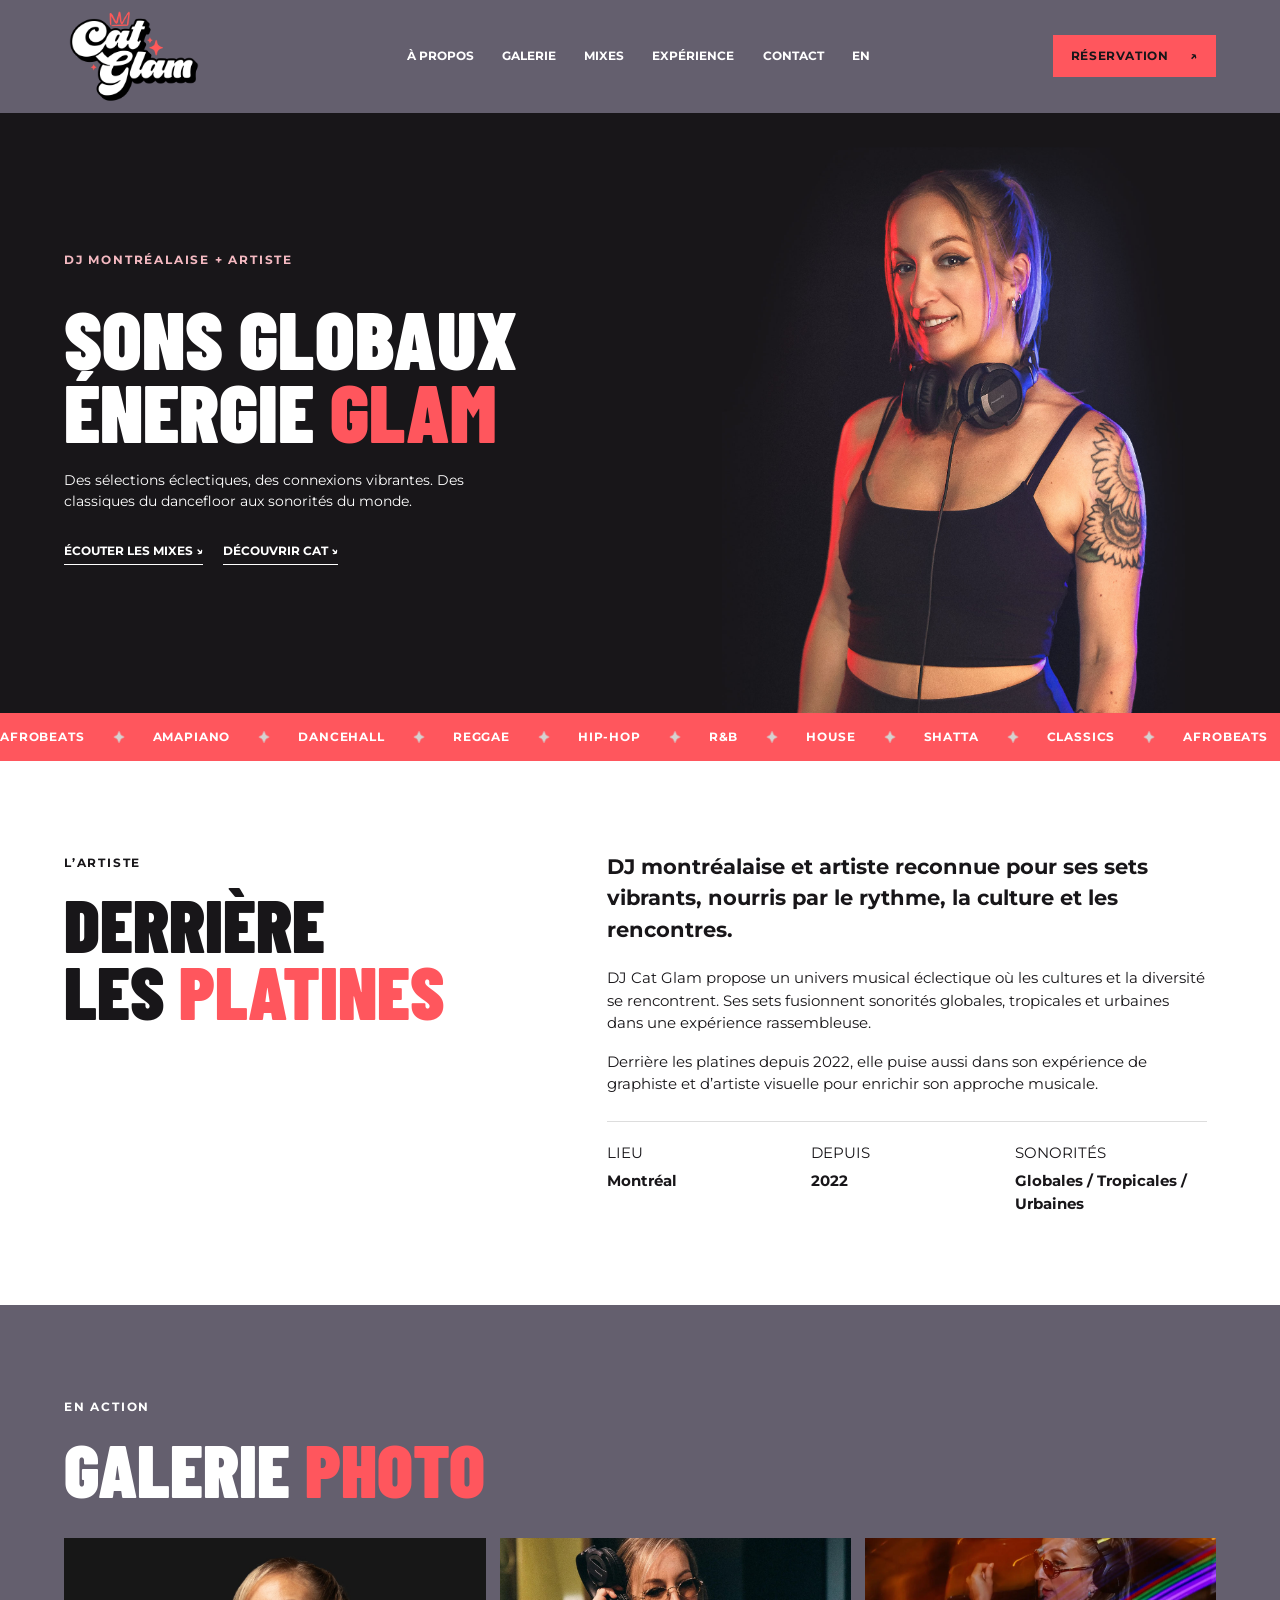
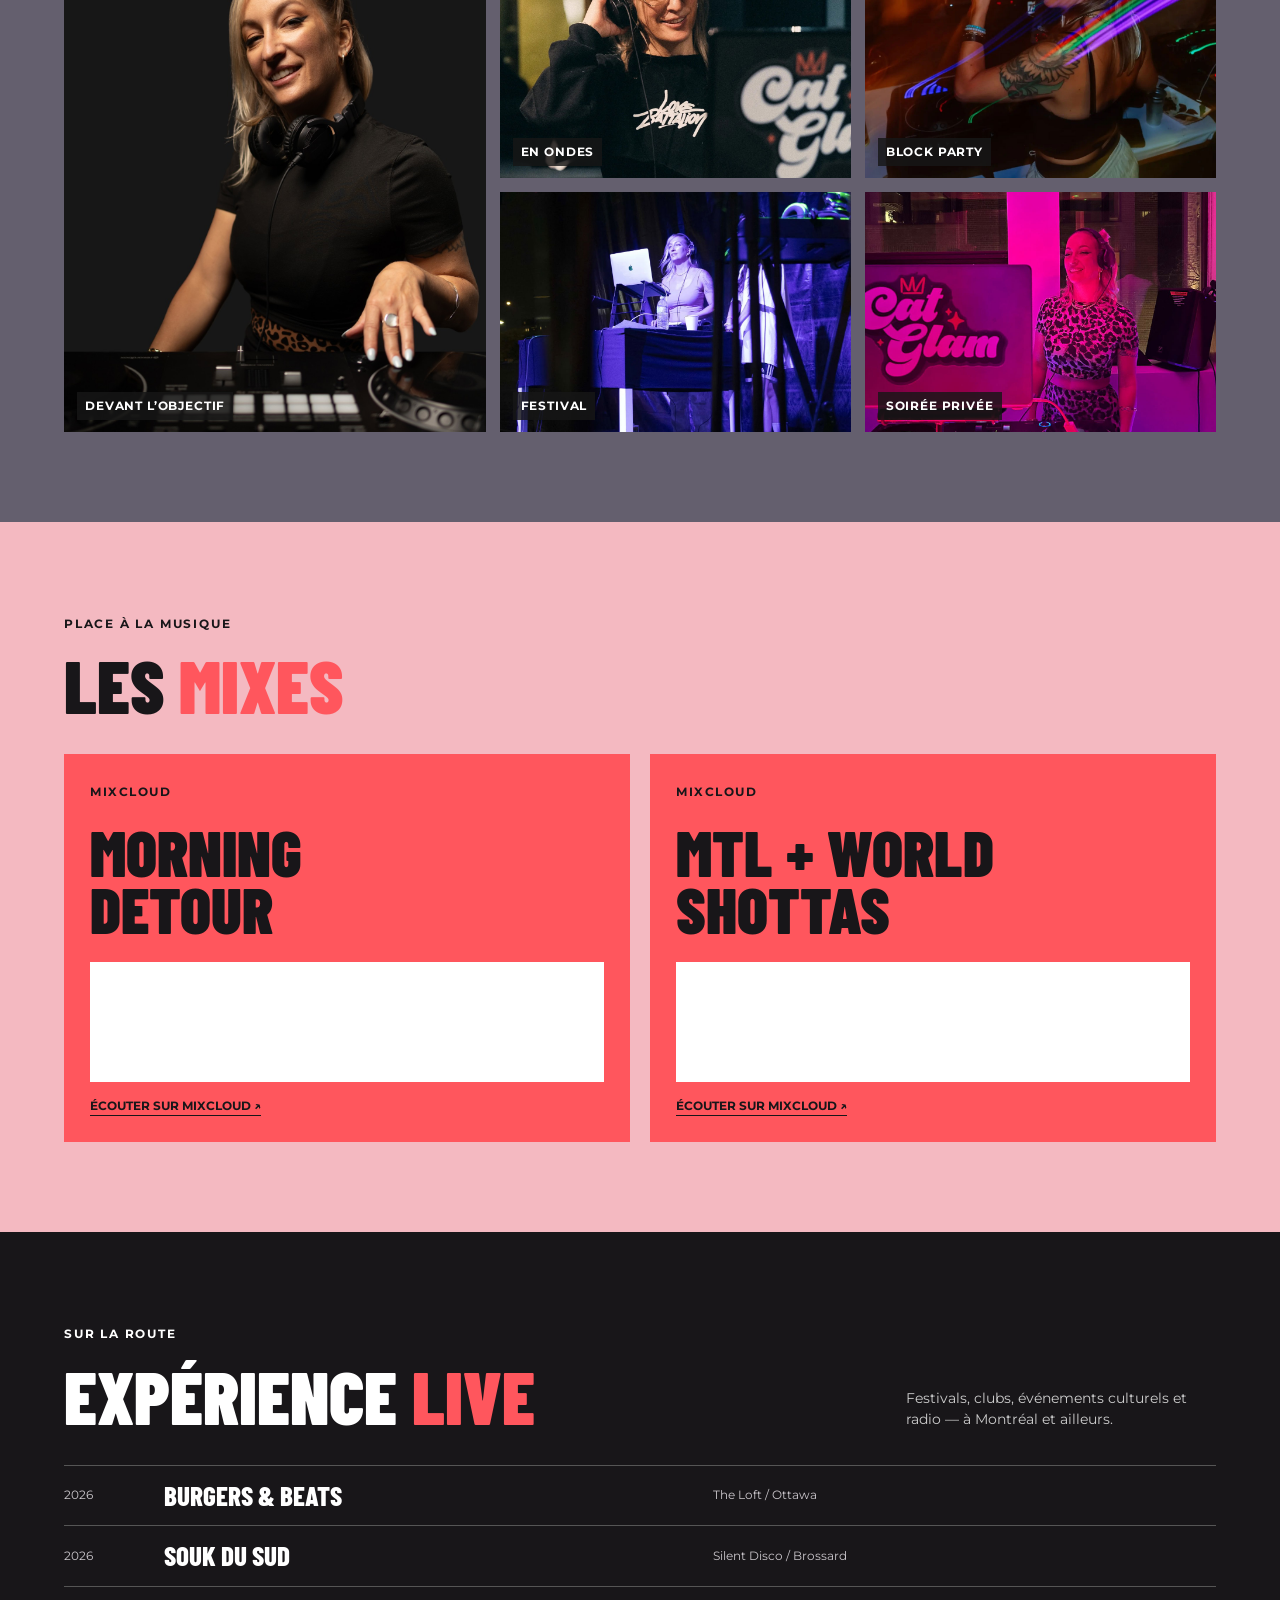
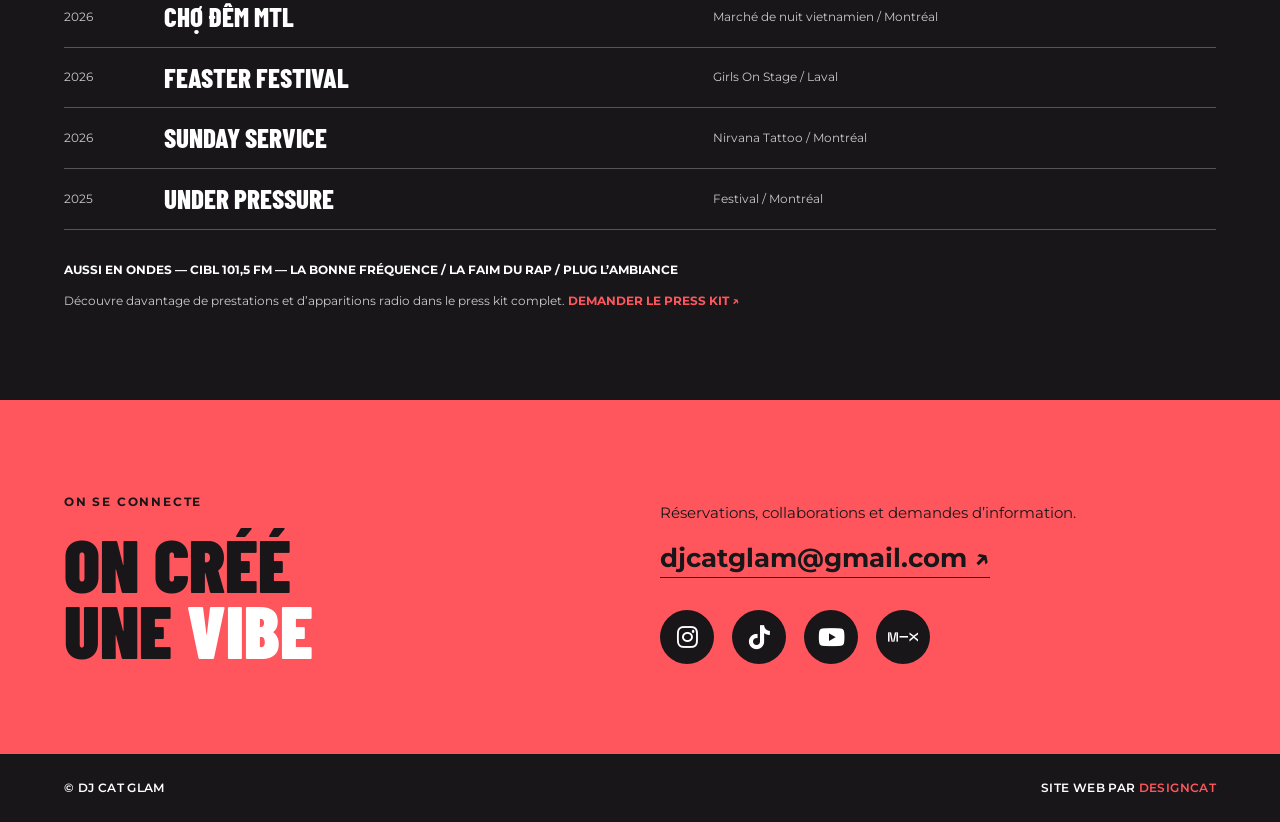
==== commit 240c4425: "UJK" ====
--- a/fr/index.html
+++ b/fr/index.html
@@ -30,7 +30,7 @@
 <div class="hero-content wrap">
 <div class="hero-type">
 <div class="eyebrow">DJ MONTRÉALAISE + ARTISTE</div>
-<h1 id="hero-title">SONORITÉS GLOBALES,<br/><em>ÉNERGIE GLAM</em></h1>
+          <h1 id="hero-title">SONS GLOBAUX<br>ÉNERGIE <em>GLAM</em></h1>
 <p>Des sélections éclectiques, des connexions vibrantes. Des classiques du dancefloor aux sonorités du monde.</p>
 <div class="hero-cta">
 <a class="text-link" href="#mixes">ÉCOUTER LES MIXES <span aria-hidden="true">↘</span></a>
@@ -119,7 +119,7 @@
 </section>
 <section class="contact section-pad" id="contact">
 <div class="wrap contact-grid">
-<div><span class="eyebrow">ON SE CONNECTE</span><h2>FAISONS<br/>VIBRER <em>ÇA</em></h2></div>
+<div><span class="eyebrow">ON SE CONNECTE</span><h2>ON CRÉÉ<br/>UNE <em>VIBE</em></h2></div>
 <div class="contact-detail">
 <p>Réservations, collaborations et demandes d’information.</p>
 <a class="mail" href="mailto:djcatglam@gmail.com">djcatglam@gmail.com ↗</a>
@@ -133,6 +133,6 @@
 </div>
 </section>
 </main>
-<footer><div class="wrap footer"><span>© 2026 DJ CAT GLAM</span><span>MONTRÉAL / CANADA</span><span>SITE WEB PAR <a href="https://designcat.ca" rel="noopener noreferrer" target="_blank">DESIGNCAT</a></span></div></footer>
+<footer><div class="wrap footer"><span>© DJ CAT GLAM</span><span>SITE WEB PAR <a href="https://designcat.ca" rel="noopener noreferrer" target="_blank">DESIGNCAT</a></span></div></footer>
 </body>
 </html>
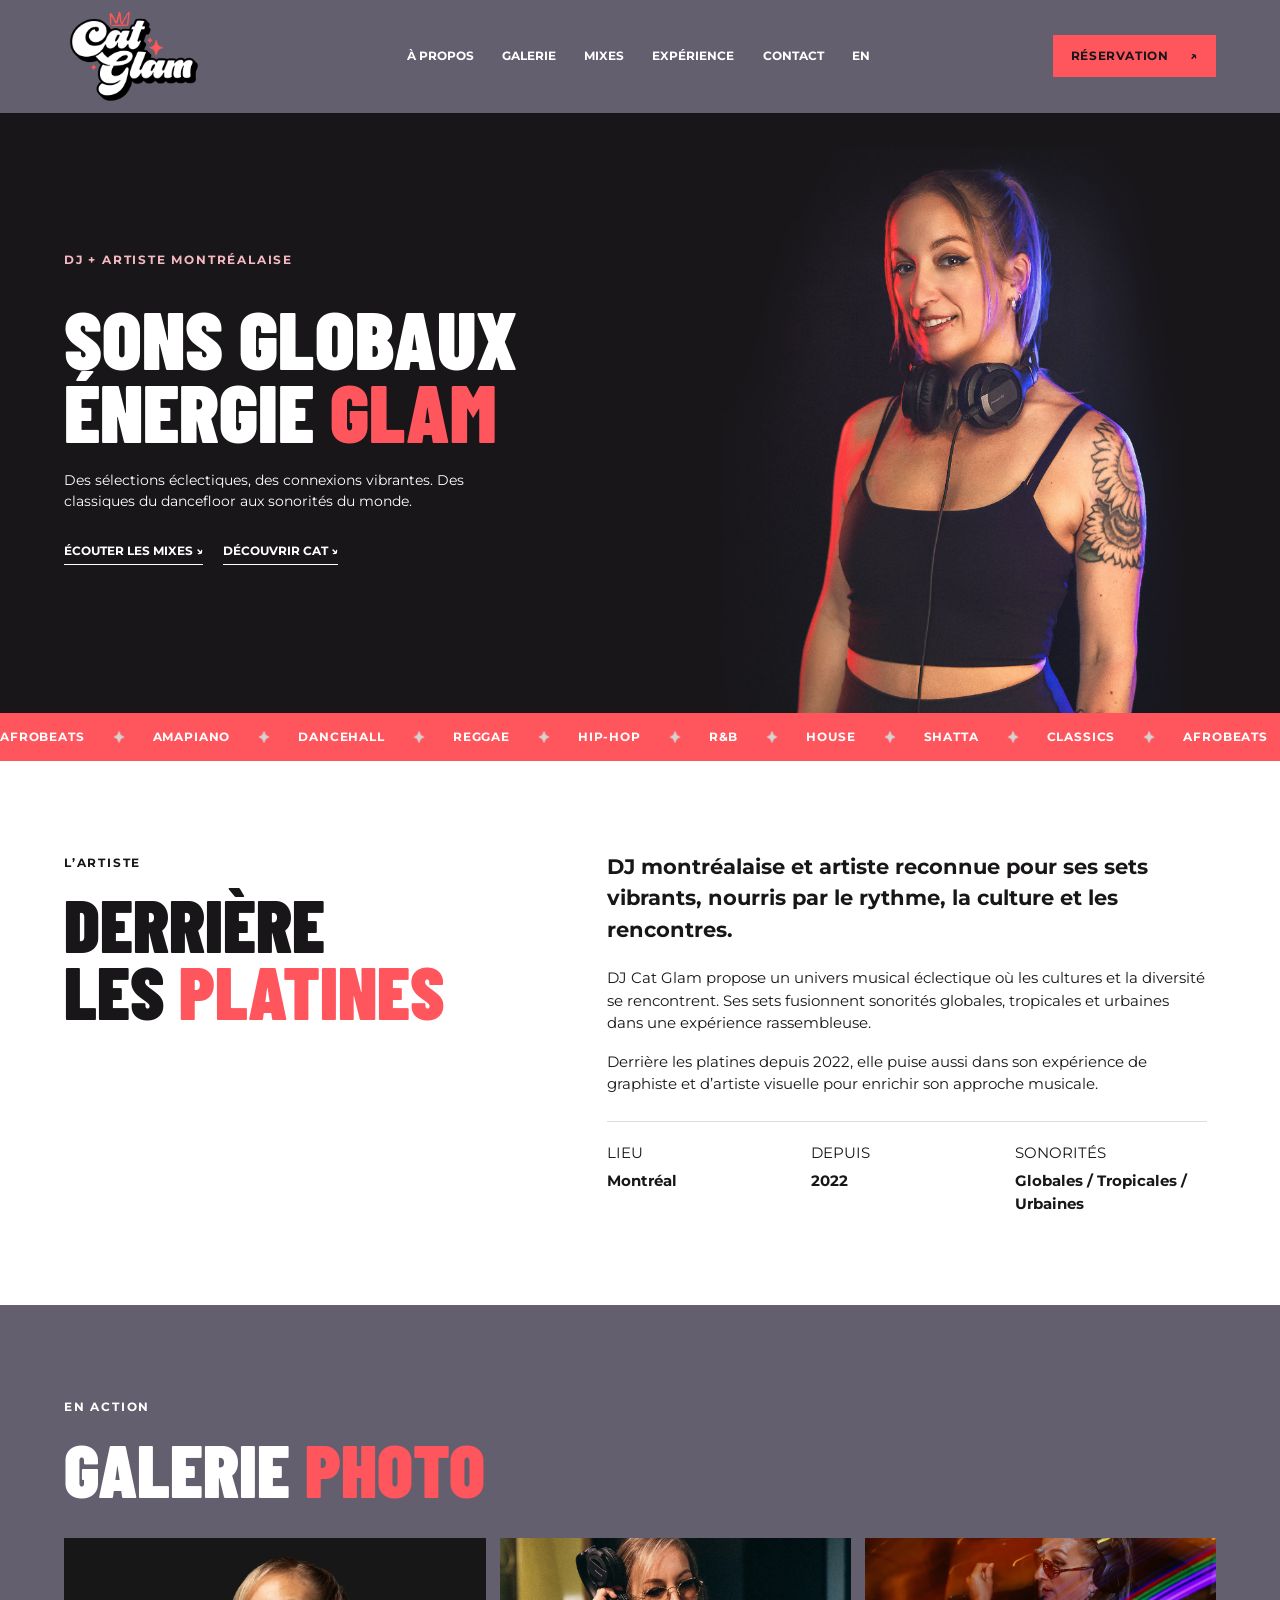
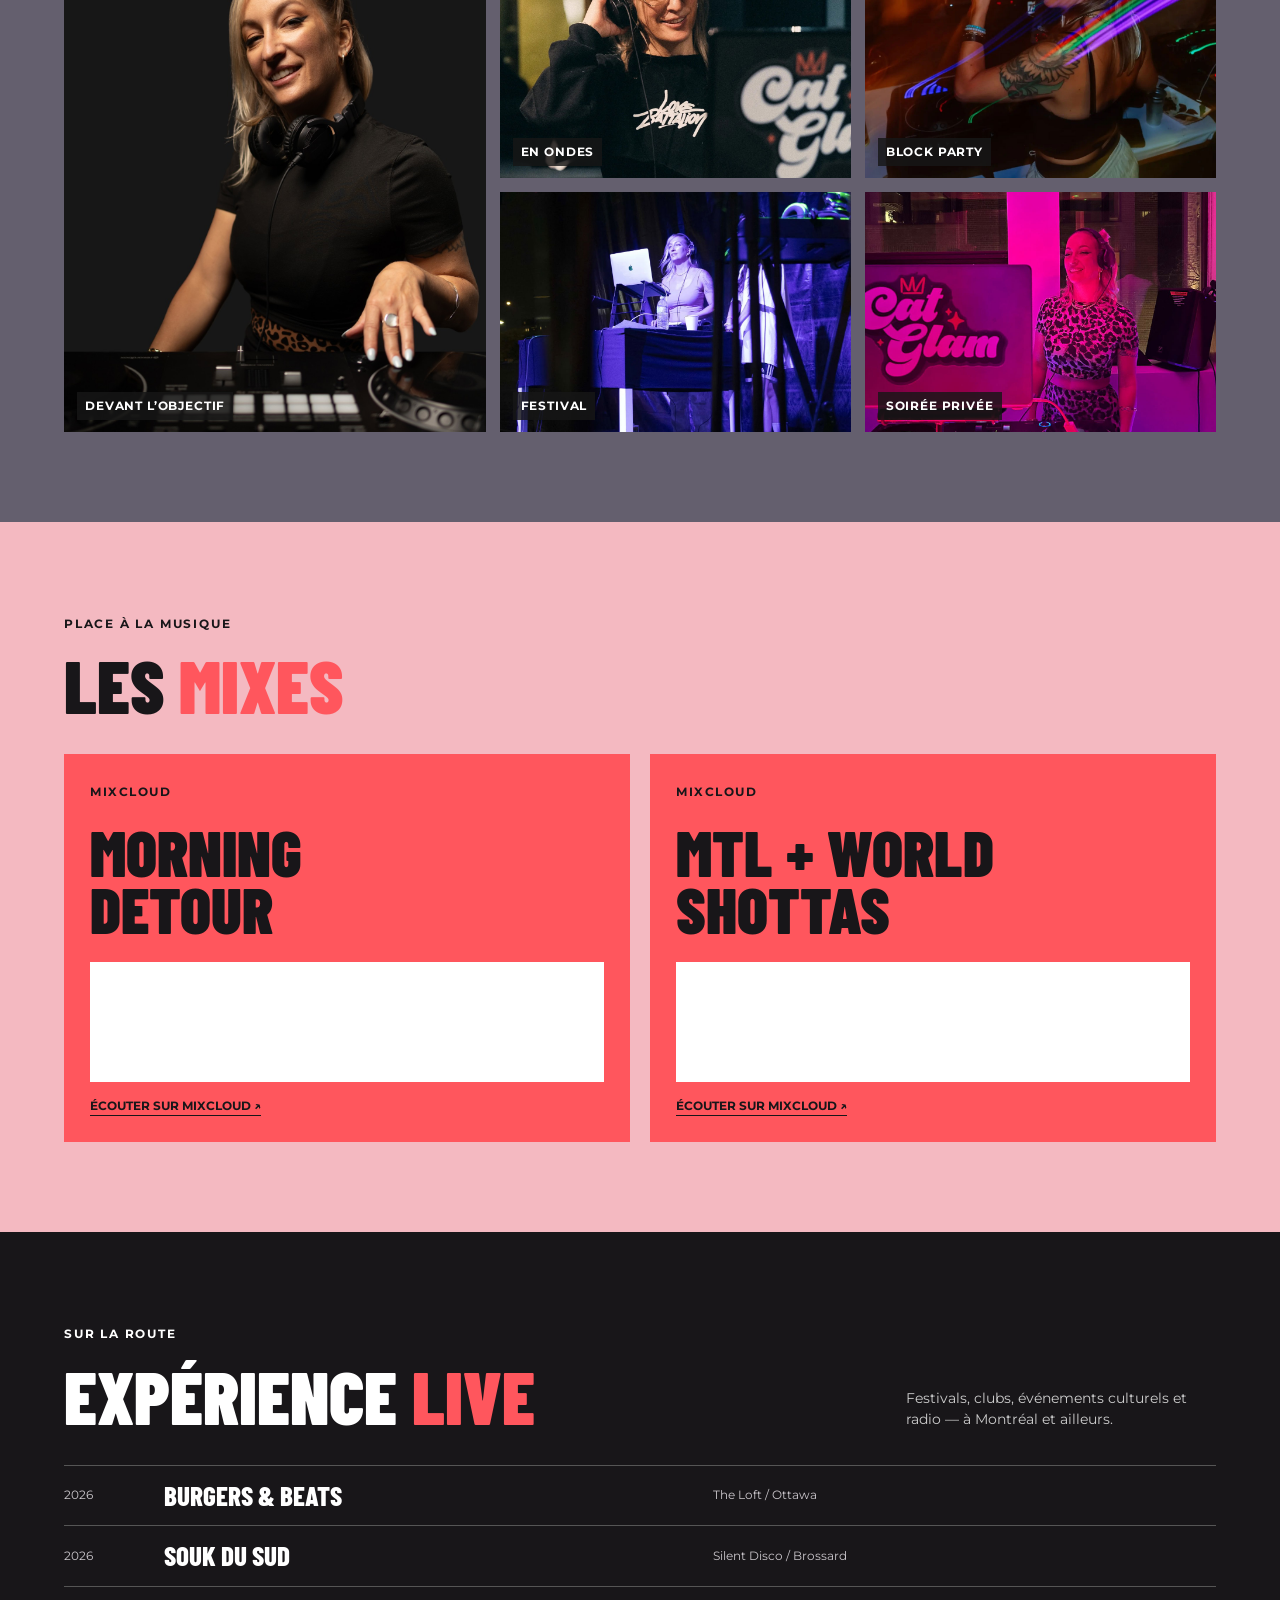
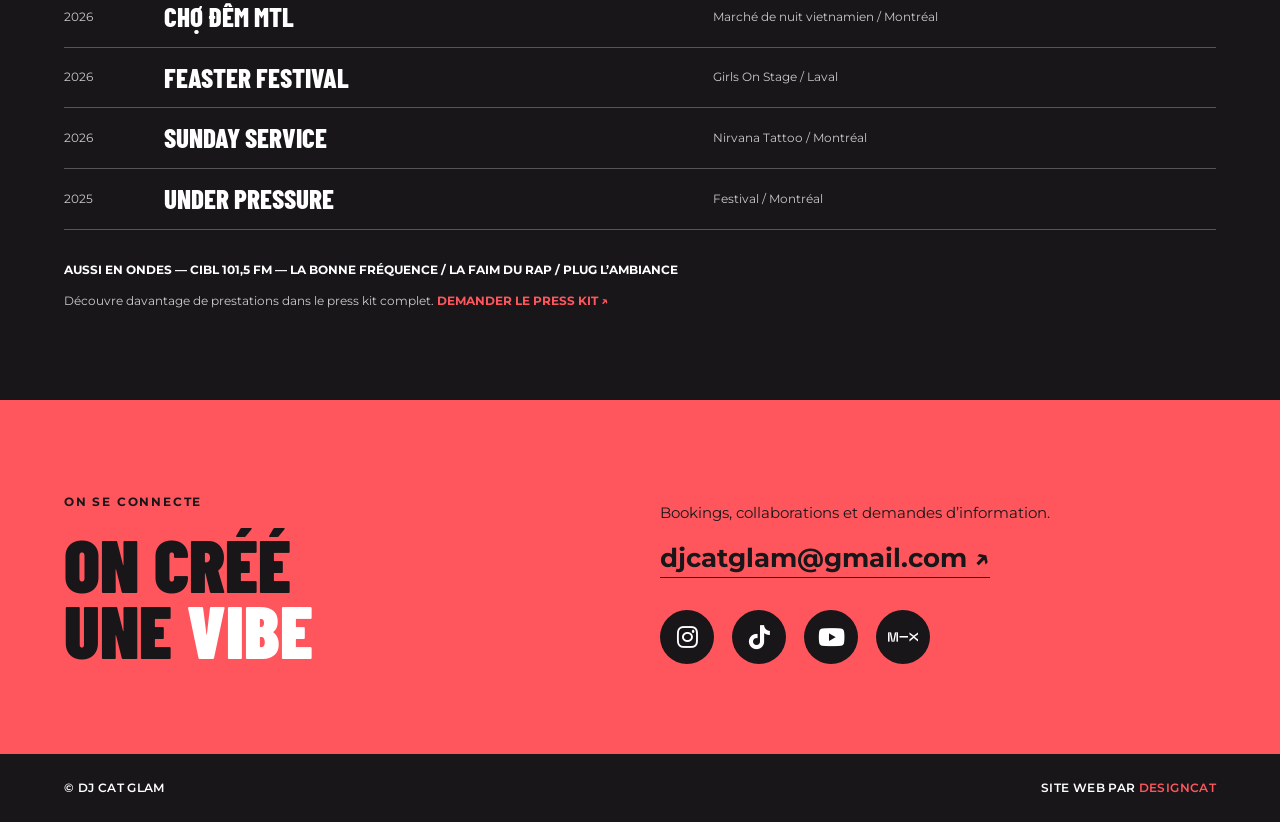
==== commit eea20aa6: "jk" ====
--- a/fr/index.html
+++ b/fr/index.html
@@ -4,8 +4,8 @@
 <meta charset="utf-8"/>
 <meta content="width=device-width, initial-scale=1" name="viewport"/>
 <meta content="#f4f0e9" name="theme-color"/>
-<meta content="DJ Cat Glam — DJ et artiste montréalaise. Sonorités globales, tropicales et urbaines. Mixes, prestations et réservations." name="description"/>
-<link href="../images/favicon.png" rel="icon" type="image/png"/><title>DJ Cat Glam — DJ et artiste montréalaise</title>
+<meta content="DJ Cat Glam — DJ + artiste montréalaise. Sonorités globales, tropicales et urbaines. Mixes, prestations et réservations." name="description"/>
+<link href="../images/favicon.png" rel="icon" type="image/png"/><title>DJ Cat Glam — DJ + artiste montréalaise</title>
 <link href="https://fonts.googleapis.com" rel="preconnect"/>
 <link crossorigin="" href="https://fonts.gstatic.com" rel="preconnect"/>
 <link href="https://fonts.googleapis.com/css2?family=Barlow+Condensed:wght@600;700;800;900&amp;family=Montserrat:wght@400;500;600;700&amp;display=swap" rel="stylesheet"/>
@@ -29,7 +29,7 @@
 <section aria-labelledby="hero-title" class="hero" id="home">
 <div class="hero-content wrap">
 <div class="hero-type">
-<div class="eyebrow">DJ MONTRÉALAISE + ARTISTE</div>
+<div class="eyebrow">DJ + ARTISTE MONTRÉALAISE</div>
           <h1 id="hero-title">SONS GLOBAUX<br>ÉNERGIE <em>GLAM</em></h1>
 <p>Des sélections éclectiques, des connexions vibrantes. Des classiques du dancefloor aux sonorités du monde.</p>
 <div class="hero-cta">
@@ -114,14 +114,14 @@
 <div class="gig"><span>2025</span><strong>UNDER PRESSURE</strong><span>Festival / Montréal</span></div>
 </div>
 <p class="radio-note">AUSSI EN ONDES — CIBL 101,5 FM — LA BONNE FRÉQUENCE / LA FAIM DU RAP / PLUG L’AMBIANCE</p>
-<p class="press-note">Découvre davantage de prestations et d’apparitions radio dans le press kit complet. <a href="mailto:djcatglam@gmail.com?subject=Press%20kit%20DJ%20Cat%20Glam">DEMANDER LE PRESS KIT ↗</a></p>
+<p class="press-note">Découvre davantage de prestations dans le press kit complet. <a href="mailto:djcatglam@gmail.com?subject=Press%20kit%20DJ%20Cat%20Glam">DEMANDER LE PRESS KIT ↗</a></p>
 </div>
 </section>
 <section class="contact section-pad" id="contact">
 <div class="wrap contact-grid">
 <div><span class="eyebrow">ON SE CONNECTE</span><h2>ON CRÉÉ<br/>UNE <em>VIBE</em></h2></div>
 <div class="contact-detail">
-<p>Réservations, collaborations et demandes d’information.</p>
+<p>Bookings, collaborations et demandes d’information.</p>
 <a class="mail" href="mailto:djcatglam@gmail.com">djcatglam@gmail.com ↗</a>
 <div aria-label="Social links" class="socials">
 <a aria-label="Instagram" href="https://www.instagram.com/djcatglam/" rel="noopener noreferrer" target="_blank"><i class="fa-brands fa-instagram"></i></a>
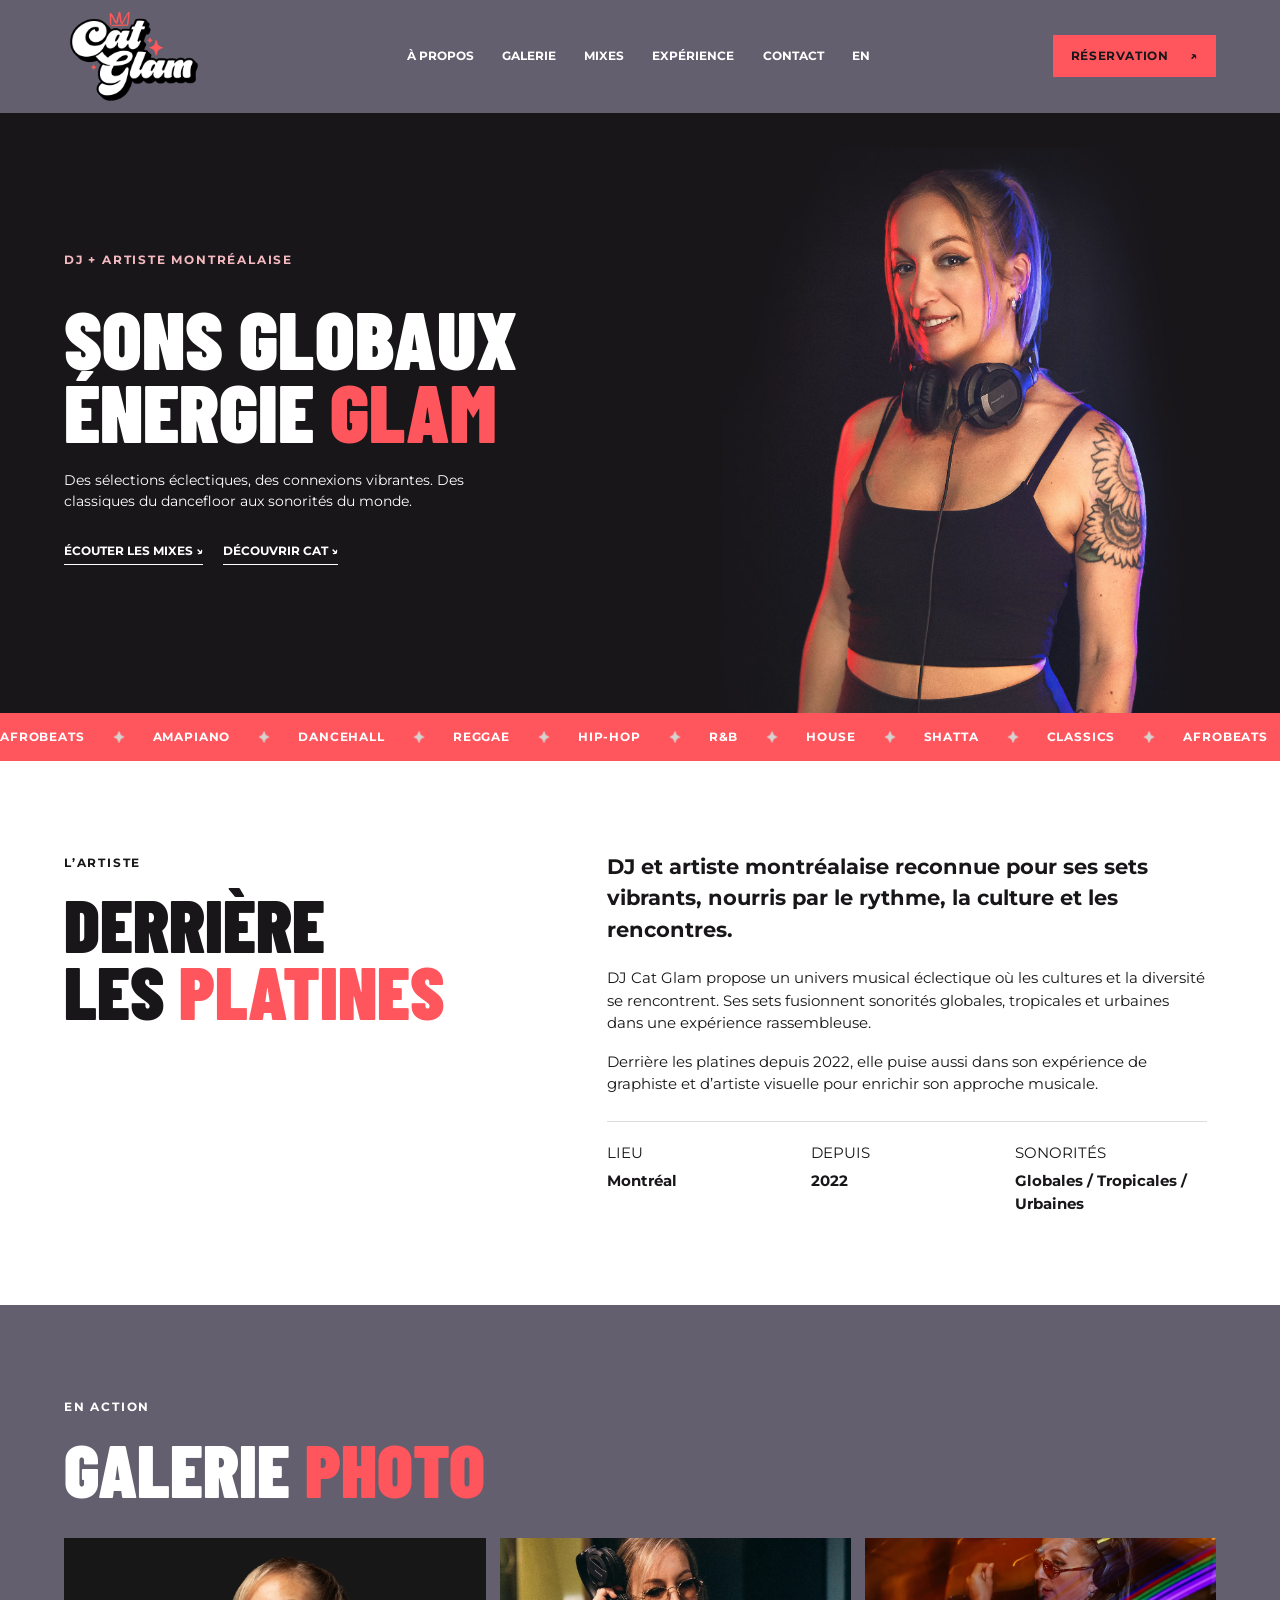
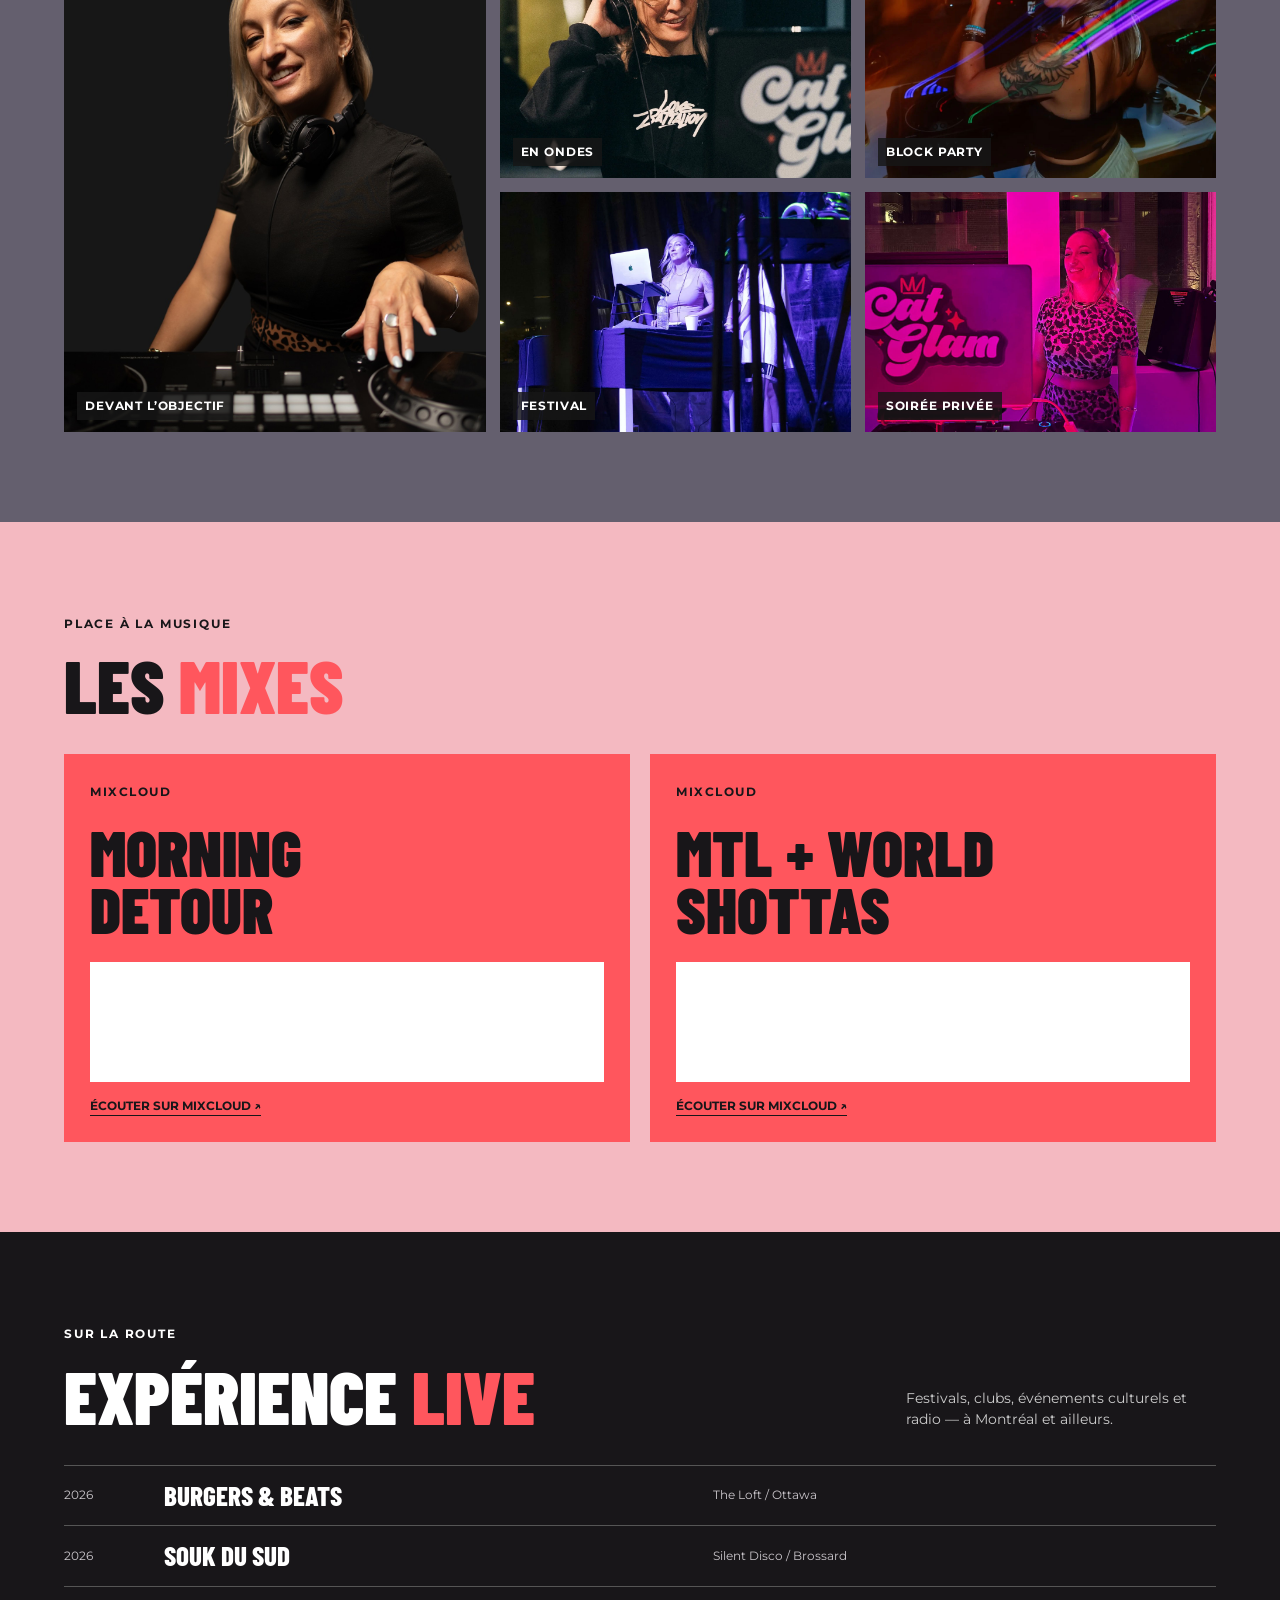
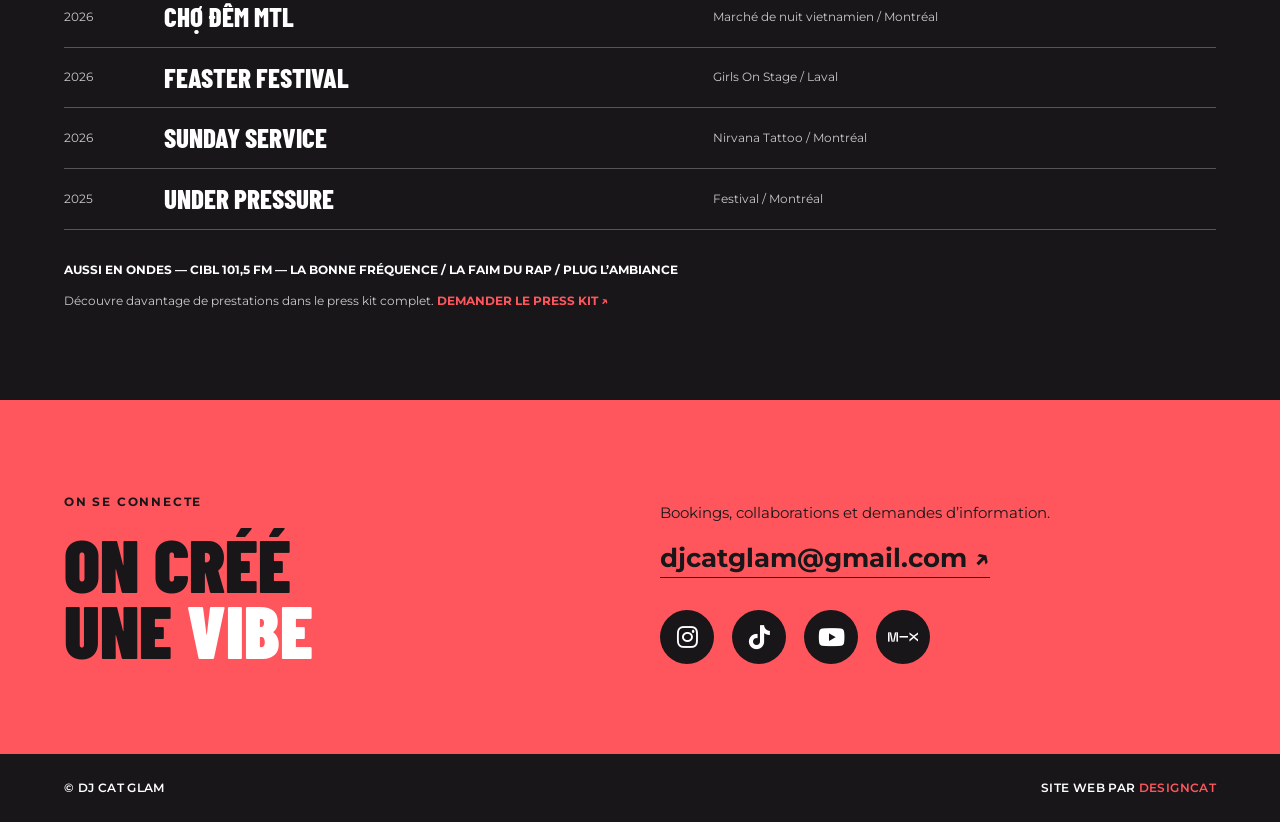
==== commit 48e0114e: "hj" ====
--- a/fr/index.html
+++ b/fr/index.html
@@ -60,7 +60,7 @@
 <h2>DERRIÈRE<br/>LES <em>PLATINES</em></h2>
 </div>
 <div class="about-copy">
-<p class="lead">DJ montréalaise et artiste reconnue pour ses sets vibrants, nourris par le rythme, la culture et les rencontres.</p>
+<p class="lead">DJ et artiste montréalaise reconnue pour ses sets vibrants, nourris par le rythme, la culture et les rencontres.</p>
 <p>DJ Cat Glam propose un univers musical éclectique où les cultures et la diversité se rencontrent. Ses sets fusionnent sonorités globales, tropicales et urbaines dans une expérience rassembleuse.</p>
 <p>Derrière les platines depuis 2022, elle puise aussi dans son expérience de graphiste et d’artiste visuelle pour enrichir son approche musicale.</p>
 <div class="facts">
